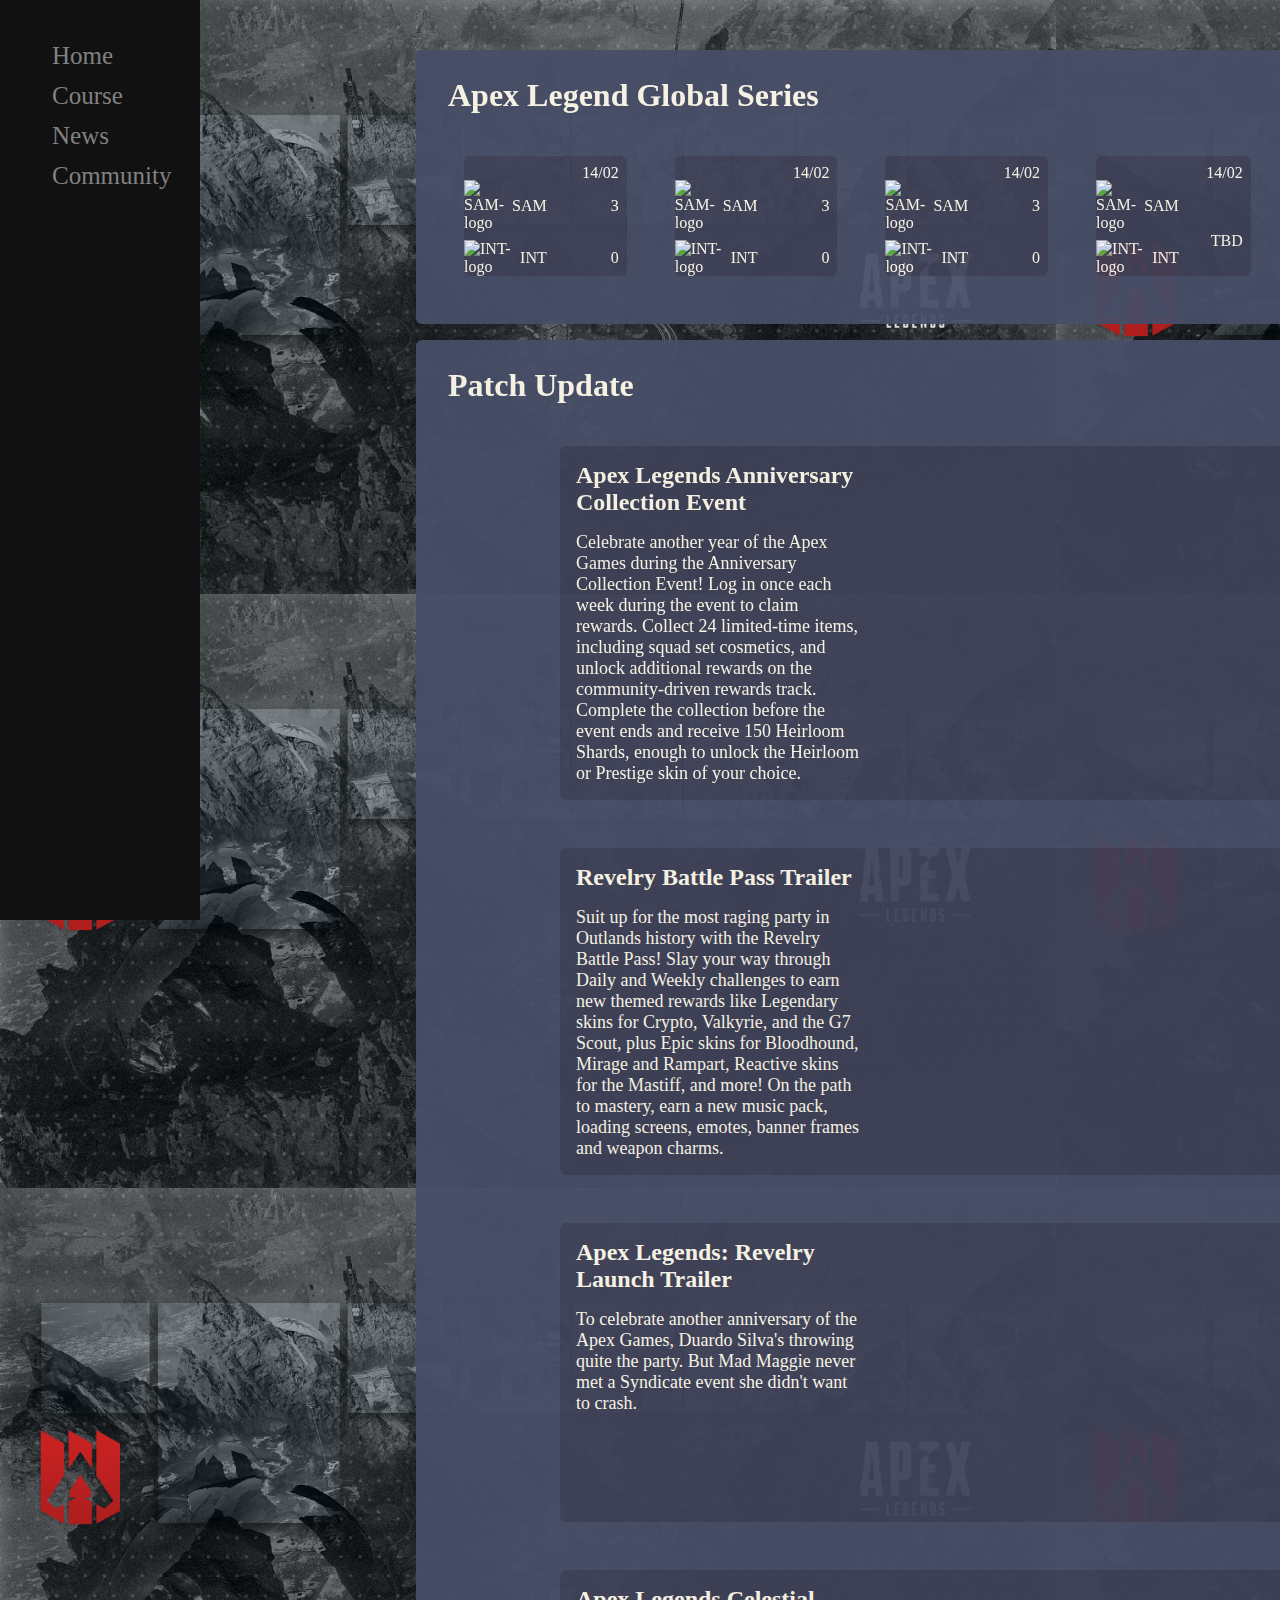
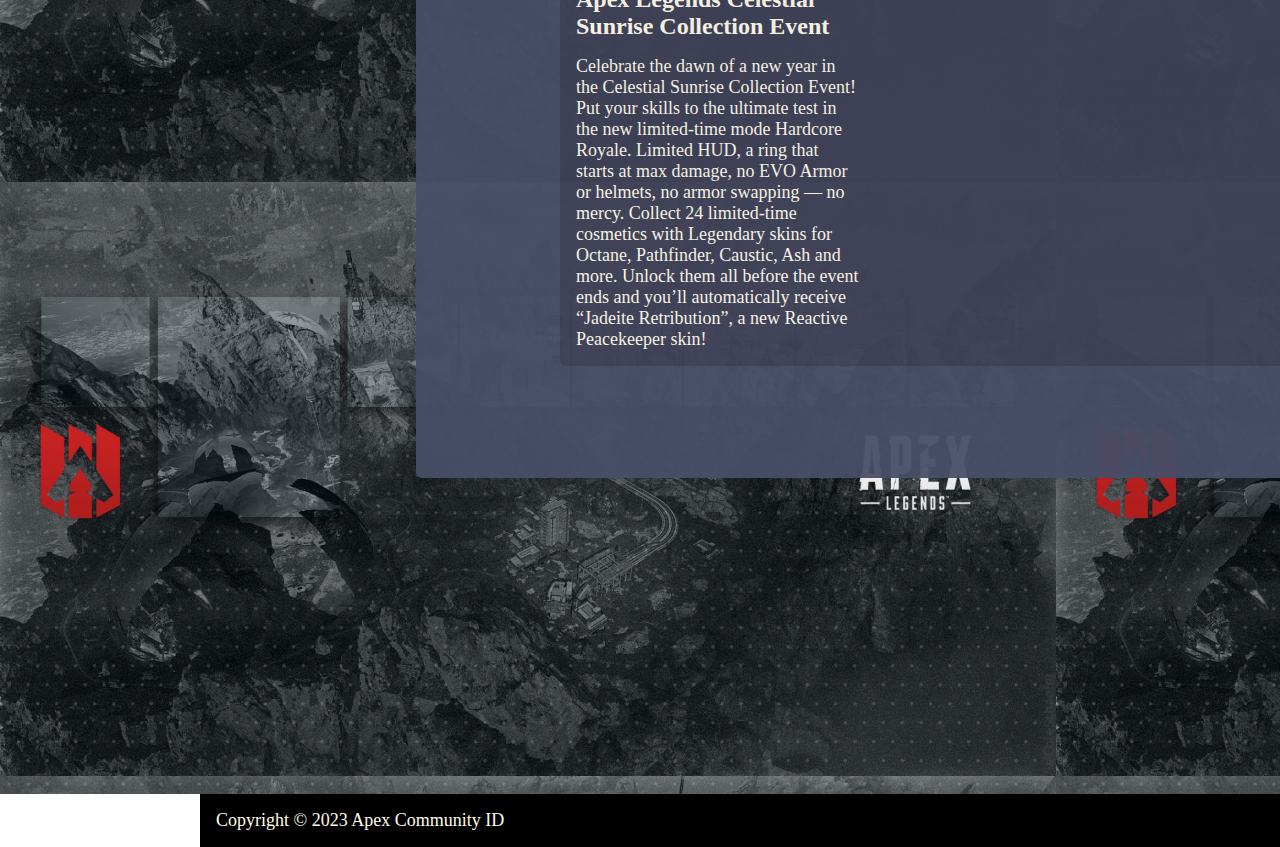
==== news/index.html @ 47d1acc7 "update page News, section Patch Update" ====
<!DOCTYPE html>
<html>
  <head>
    <meta charset="UTF-8" />
    <meta http-equiv="X-UA-Compatible" content="IE=edge" />
    <meta name="description" content="Apex Community Website - Page News" />
    <meta name="keywords" content="HTML, CSS, JavaScript" />
    <meta name="author" content="Indra Setiadhi Pranidhia" />
    <meta name="viewport" content="width=device-width, initial-scale=1.0" />
    <title>Latest News - Apex Community</title>
    <link rel="stylesheet" href="/style.css" />
  </head>

  <body>
    <nav>
      <ul>
        <li><a href="/">Home</a></li>
        <li><a href="/course">Course</a></li>
        <li><a href="/news">News</a></li>
        <li><a href="/community">Community</a></li>
      </ul>
    </nav>

    <main>
      <div class="content">
        <div class="apex-pro-league">
          <h2>Apex Legend Global Series</h2>

          <div class="apex-pro-league-container">
            <div class="scoreCardContainer">
              <div class="date">14/02</div>

              <div class="teamContainer">
                <div class="logo">
                  <img
                    alt="SAM-logo"
                    src="https://cdn.bleacherreport.net/images/team_logos/164x164/sampdoria.png"
                  />
                </div>
                <div class="teamName">SAM</div>
                <div class="score">3</div>
              </div>
              <div class="statusContainer"></div>
              <div class="teamContainer">
                <div class="logo">
                  <img
                    alt="INT-logo"
                    src="https://cdn.bleacherreport.net/images/team_logos/164x164/inter_milan.png"
                  />
                </div>
                <div class="teamName">INT</div>
                <div class="score">0</div>
              </div>
            </div>

            <div class="scoreCardContainer">
              <div class="date">14/02</div>
              <div class="teamContainer">
                <div class="logo">
                  <img
                    alt="SAM-logo"
                    src="https://cdn.bleacherreport.net/images/team_logos/164x164/sampdoria.png"
                  />
                </div>
                <div class="teamName">SAM</div>
                <div class="score">3</div>
              </div>
              <div class="statusContainer"></div>
              <div class="teamContainer">
                <div class="logo">
                  <img
                    alt="INT-logo"
                    src="https://cdn.bleacherreport.net/images/team_logos/164x164/inter_milan.png"
                  />
                </div>
                <div class="teamName">INT</div>
                <div class="score">0</div>
              </div>
            </div>

            <div class="scoreCardContainer">
              <div class="date">14/02</div>
              <div class="teamContainer">
                <div class="logo">
                  <img
                    alt="SAM-logo"
                    src="https://cdn.bleacherreport.net/images/team_logos/164x164/sampdoria.png"
                  />
                </div>
                <div class="teamName">SAM</div>
                <div class="score">3</div>
              </div>
              <div class="statusContainer"></div>
              <div class="teamContainer">
                <div class="logo">
                  <img
                    alt="INT-logo"
                    src="https://cdn.bleacherreport.net/images/team_logos/164x164/inter_milan.png"
                  />
                </div>
                <div class="teamName">INT</div>
                <div class="score">0</div>
              </div>
            </div>

            <div class="scoreCardContainer">
              <div class="date">14/02</div>
              <div class="teamContainer">
                <div class="logo">
                  <img
                    alt="SAM-logo"
                    src="https://cdn.bleacherreport.net/images/team_logos/164x164/sampdoria.png"
                  />
                </div>
                <div class="teamName">SAM</div>
                <div class="score"></div>
              </div>
              <div class="statusContainer">TBD</div>
              <div class="teamContainer">
                <div class="logo">
                  <img
                    alt="INT-logo"
                    src="https://cdn.bleacherreport.net/images/team_logos/164x164/inter_milan.png"
                  />
                </div>
                <div class="teamName">INT</div>
                <div class="score"></div>
              </div>
            </div>

            <div class="scoreCardContainer">
              <div class="date">14/02</div>
              <div class="teamContainer">
                <div class="logo">
                  <img
                    alt="SAM-logo"
                    src="https://cdn.bleacherreport.net/images/team_logos/164x164/sampdoria.png"
                  />
                </div>
                <div class="teamName">SAM</div>
                <div class="score"></div>
              </div>
              <div class="statusContainer">TBD</div>
              <div class="teamContainer">
                <div class="logo">
                  <img
                    alt="INT-logo"
                    src="https://cdn.bleacherreport.net/images/team_logos/164x164/inter_milan.png"
                  />
                </div>
                <div class="teamName">INT</div>
                <div class="score"></div>
              </div>
            </div>
          </div>
        </div>

        <div class="patch-update">
          <h2>Patch Update</h2>
          <div class="patch-update">
            <div class="patch-update-container">
              <div>
                <h3>Apex Legends Anniversary Collection Event</h3>
                <p>
                  Celebrate another year of the Apex Games during the
                  Anniversary Collection Event! Log in once each week during the
                  event to claim rewards. Collect 24 limited-time items,
                  including squad set cosmetics, and unlock additional rewards
                  on the community-driven rewards track. Complete the collection
                  before the event ends and receive 150 Heirloom Shards, enough
                  to unlock the Heirloom or Prestige skin of your choice.
                </p>
              </div>
              <div class="section-video">
                <iframe
                  width="450"
                  height="263"
                  src="https://www.youtube.com/embed/HGfRt76ktjE"
                  title="Apex Legends Anniversary Collection Event"
                  frameborder="0"
                  allow="accelerometer; autoplay; clipboard-write; encrypted-media; gyroscope; picture-in-picture; web-share"
                  allowfullscreen
                ></iframe>
              </div>
            </div>
            <div class="patch-update-container">
              <div>
                <h3>Revelry Battle Pass Trailer</h3>
                <p>
                  Suit up for the most raging party in Outlands history with the
                  Revelry Battle Pass! Slay your way through Daily and Weekly
                  challenges to earn new themed rewards like Legendary skins for
                  Crypto, Valkyrie, and the G7 Scout, plus Epic skins for
                  Bloodhound, Mirage and Rampart, Reactive skins for the
                  Mastiff, and more! On the path to mastery, earn a new music
                  pack, loading screens, emotes, banner frames and weapon
                  charms.
                </p>
              </div>
              <div class="section-video">
                <iframe
                  width="450"
                  height="263"
                  src="https://www.youtube.com/embed/X8dG4k1wEmI"
                  title="Apex Legends: Revelry Battle Pass Trailer"
                  frameborder="0"
                  allow="accelerometer; autoplay; clipboard-write; encrypted-media; gyroscope; picture-in-picture; web-share"
                  allowfullscreen
                ></iframe>
              </div>
            </div>
            <div class="patch-update-container">
              <div>
                <h3>Apex Legends: Revelry Launch Trailer</h3>
                <p>
                  To celebrate another anniversary of the Apex Games, Duardo
                  Silva's throwing quite the party. But Mad Maggie never met a
                  Syndicate event she didn't want to crash.
                </p>
              </div>
              <div class="section-video">
                <iframe
                  width="450"
                  height="263"
                  src="https://www.youtube.com/embed/lpN3tJTz9kE"
                  title="Apex Legends: Revelry Battle Pass Trailer"
                  frameborder="0"
                  allow="accelerometer; autoplay; clipboard-write; encrypted-media; gyroscope; picture-in-picture; web-share"
                  allowfullscreen
                ></iframe>
              </div>
            </div>
            <div class="patch-update-container">
              <div>
                <h3>Apex Legends Celestial Sunrise Collection Event</h3>
                <p>
                  Celebrate the dawn of a new year in the Celestial Sunrise
                  Collection Event! Put your skills to the ultimate test in the
                  new limited-time mode Hardcore Royale. Limited HUD, a ring
                  that starts at max damage, no EVO Armor or helmets, no armor
                  swapping — no mercy. Collect 24 limited-time cosmetics with
                  Legendary skins for Octane, Pathfinder, Caustic, Ash and more.
                  Unlock them all before the event ends and you’ll automatically
                  receive “Jadeite Retribution”, a new Reactive Peacekeeper
                  skin!
                </p>
              </div>
              <div class="section-video">
                <iframe
                  width="450"
                  height="263"
                  src="https://www.youtube.com/embed/VldQc7Y_4H8"
                  title="Apex Legends: Revelry Battle Pass Trailer"
                  frameborder="0"
                  allow="accelerometer; autoplay; clipboard-write; encrypted-media; gyroscope; picture-in-picture; web-share"
                  allowfullscreen
                ></iframe>
              </div>
            </div>
          </div>
        </div>
      </div>
    </main>

    <footer>
      <p>Copyright &copy; 2023 Apex Community ID</p>
    </footer>
  </body>
</html>
---- style.css ----
h1 {
  font-size: 64px;
  display: flex;
}

h2 {
  font-size: 32px;
}

h3 {
  font-size: 24px;
}

p {
  font-size: 18px;
}

body {
  margin: 0;
}

main {
  display: flex;
  background-image: url("/assets/background.jpg");
}

nav {
  height: 100%;
  width: 200px;
  position: fixed;
  z-index: 99;
  top: 0;
  left: 0;
  background-color: #111;
  overflow-x: hidden;
  padding-top: 20px;
}

nav ul {
  padding-inline-start: 20px;
}

nav ul li {
  list-style: none;
}

nav a {
  padding: 6px 6px 6px 32px;
  text-decoration: none;
  font-size: 25px;
  color: #818181;
  display: block;
}

nav a:hover {
  color: #f1f1f1;
}

.content {
  color: #fffbeb;
  margin: 50px 200px 300px 400px;
  opacity: 95%;
}

footer {
  bottom: 0;
  background-color: #111;
  color: #818181;
  margin-left: 200px;
  padding: 16px;
}

footer p {
  margin: 0;
}

/* ----------------- PAGE NEWS -----------------*/

.apex-pro-league {
  display: flex;
  flex-direction: column;
  margin: 0 16px 16px 16px;
  padding: 0 32px 32px 32px;
  /*background-image: linear-gradient(#474e68, #50577a);*/
  background-color: #474e68;
  border-radius: 6px;
}

.patch-update {
  display: flex;
  flex-direction: column;
  margin: 0 16px 16px 16px;
  padding: 0 32px 32px 32px;
  background-color: #474e68;
  border-radius: 6px;
}

.apex-pro-league-container {
  display: flex;
  flex-direction: row;
  width: 100%;
  align-items: center;
  justify-content: space-around;
  gap: 16px;
}

.apex-pro-league-container .scoreCardContainer {
  margin: 16px;
  background-color: #404258;
  border-radius: 6px;
}

.apex-pro-league-container .scoreCardContainer:hover {
  box-shadow: 2px 2px 12px 2px rgb(0 0 0 / 50%);
  background-color: #6b728e;
  cursor: pointer;
}

.scoreCardContainer .teamContainer {
  display: flex;
  align-items: center;
  justify-content: space-between;
}

.scoreCardContainer .date {
  display: flex;
  flex-direction: row-reverse;
  height: 8px;
  margin: 8px;
}

.scoreCardContainer .statusContainer {
  display: flex;
  flex-direction: row-reverse;
  height: 8px;
  margin-right: 8px;
  margin-left: 64px;
}

.teamContainer .logo {
  margin-right: 0;
}

.teamContainer .teamName {
  margin-left: 8px;
}

.teamContainer .score {
  margin-right: 8px;
  margin-left: 64px;
}

.logo img {
  width: 64px;
  height: 64px;
}

.patch-update-container {
  display: flex;
  background-color: #404258;
  margin-left: 64px;
  margin-right: 64px;
  margin-top: 16px;
  margin-bottom: 32px;
  border-radius: 6px;
}

.patch-update-container:hover {
  background-color: #6b728e;
  color: #f1f1f1;
  box-shadow: 2px 2px 12px 2px rgb(0 0 0 / 50%);
  cursor: pointer;
}

.patch-update-container h3 {
  margin: 16px;
}

.patch-update-container p {
  margin: 16px;
}

.patch-update-container .section-video {
  margin: 16px;
}

footer {
  background-color: black;
  color: #fffbeb;
  padding: 16px;
}

.introduction-section {
  background-size: 100% 100%;
  background-position: center;
  background-repeat: no-repeat;
  color: black;
  width: 100%;
  height: 100px;
  display: flex;
  flex-direction: column;
  justify-content: center;
  align-items: center;
  padding-top: 0px;
  text-shadow: 0px 0px 6px rgb(0 0 0 / 16%);
  margin-left: 200px;
  position: relative;
}

.center {
  position: absolute;
  top: 25%;
  width: 100%;
  text-align: center;
  font-size: 80px;
  color: black;
  text-transform: uppercase;
  text-align: center;
  font-weight: 300;
}

.bg {
  opacity: 0.5;
  background-size: cover;
  background-position: center center;
  background-repeat: no-repeat;
  color: black;
  width: 100%;
  height: 100vh;
}

.bg > img {
  width: 100%;
}

.courses-header {
  margin-left: 200px;
  display: flex;
  align-items: center;
  justify-content: left;
}

.grid-container {
  display: grid;
  height: 100vh;
  grid-template-columns: 1fr 1fr 1fr;
  grid-template-rows: 1fr;
  padding: 50px;
  gap: 50px;
  padding: 50px 130px;
  align-items: center;
  padding-left: 220px;
}
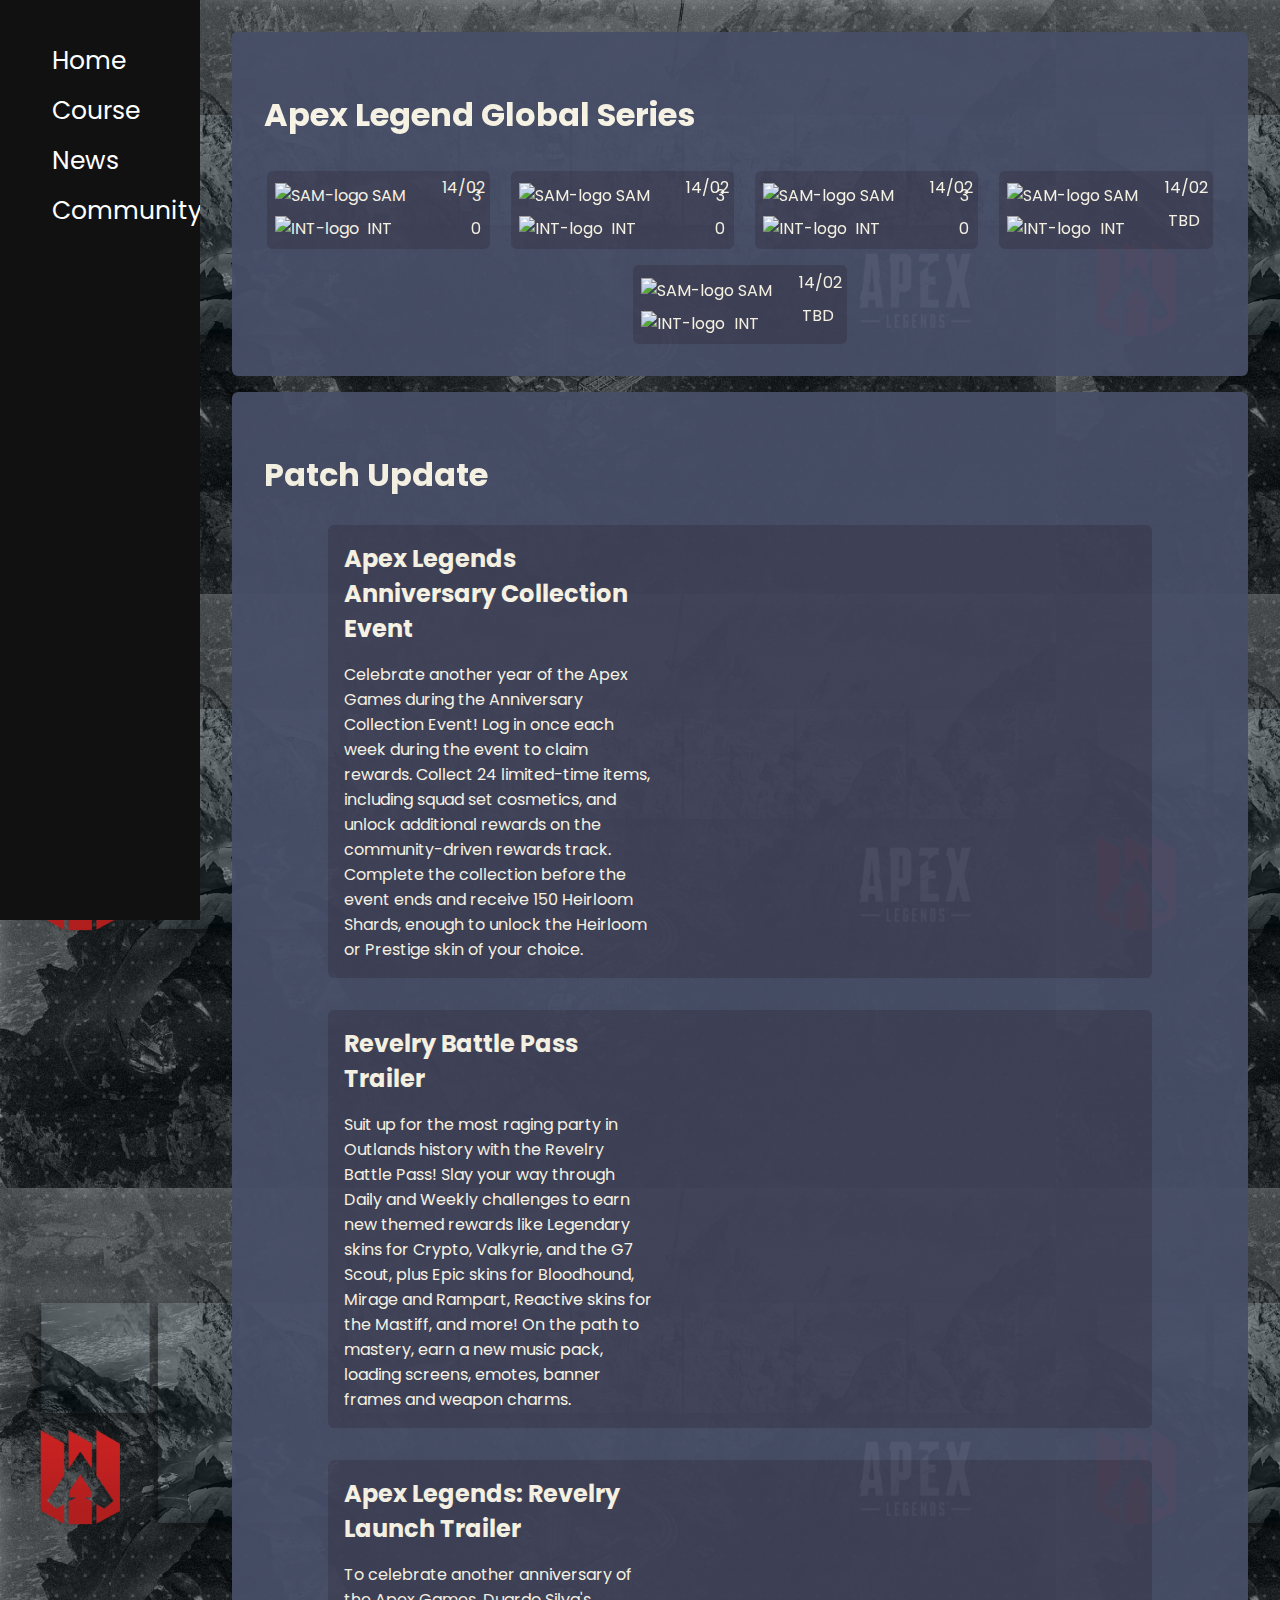
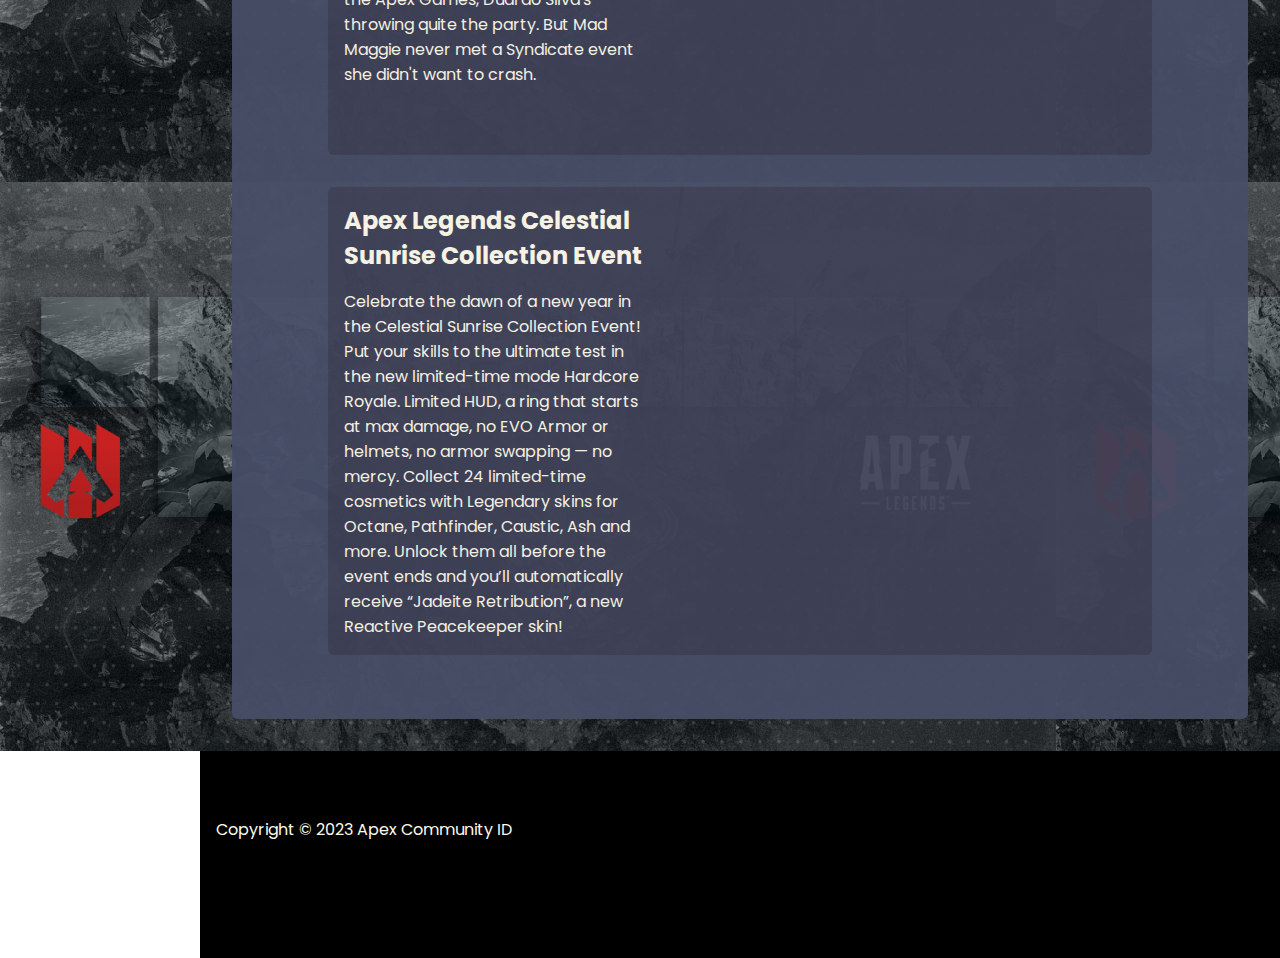
==== commit c3592632: "Merge pull request #9 from revou-fsse-1/feature/news" ====
--- a/news/index.html
+++ b/news/index.html
@@ -25,7 +25,6 @@
       <div class="content">
         <div class="apex-pro-league">
           <h2>Apex Legend Global Series</h2>
-
           <div class="apex-pro-league-container">
             <div class="scoreCardContainer">
               <div class="date">14/02</div>
@@ -157,105 +156,101 @@
 
         <div class="patch-update">
           <h2>Patch Update</h2>
-          <div class="patch-update">
-            <div class="patch-update-container">
-              <div>
-                <h3>Apex Legends Anniversary Collection Event</h3>
-                <p>
-                  Celebrate another year of the Apex Games during the
-                  Anniversary Collection Event! Log in once each week during the
-                  event to claim rewards. Collect 24 limited-time items,
-                  including squad set cosmetics, and unlock additional rewards
-                  on the community-driven rewards track. Complete the collection
-                  before the event ends and receive 150 Heirloom Shards, enough
-                  to unlock the Heirloom or Prestige skin of your choice.
-                </p>
-              </div>
-              <div class="section-video">
-                <iframe
-                  width="450"
-                  height="263"
-                  src="https://www.youtube.com/embed/HGfRt76ktjE"
-                  title="Apex Legends Anniversary Collection Event"
-                  frameborder="0"
-                  allow="accelerometer; autoplay; clipboard-write; encrypted-media; gyroscope; picture-in-picture; web-share"
-                  allowfullscreen
-                ></iframe>
-              </div>
-            </div>
-            <div class="patch-update-container">
-              <div>
-                <h3>Revelry Battle Pass Trailer</h3>
-                <p>
-                  Suit up for the most raging party in Outlands history with the
-                  Revelry Battle Pass! Slay your way through Daily and Weekly
-                  challenges to earn new themed rewards like Legendary skins for
-                  Crypto, Valkyrie, and the G7 Scout, plus Epic skins for
-                  Bloodhound, Mirage and Rampart, Reactive skins for the
-                  Mastiff, and more! On the path to mastery, earn a new music
-                  pack, loading screens, emotes, banner frames and weapon
-                  charms.
-                </p>
-              </div>
-              <div class="section-video">
-                <iframe
-                  width="450"
-                  height="263"
-                  src="https://www.youtube.com/embed/X8dG4k1wEmI"
-                  title="Apex Legends: Revelry Battle Pass Trailer"
-                  frameborder="0"
-                  allow="accelerometer; autoplay; clipboard-write; encrypted-media; gyroscope; picture-in-picture; web-share"
-                  allowfullscreen
-                ></iframe>
-              </div>
-            </div>
-            <div class="patch-update-container">
-              <div>
-                <h3>Apex Legends: Revelry Launch Trailer</h3>
-                <p>
-                  To celebrate another anniversary of the Apex Games, Duardo
-                  Silva's throwing quite the party. But Mad Maggie never met a
-                  Syndicate event she didn't want to crash.
-                </p>
-              </div>
-              <div class="section-video">
-                <iframe
-                  width="450"
-                  height="263"
-                  src="https://www.youtube.com/embed/lpN3tJTz9kE"
-                  title="Apex Legends: Revelry Battle Pass Trailer"
-                  frameborder="0"
-                  allow="accelerometer; autoplay; clipboard-write; encrypted-media; gyroscope; picture-in-picture; web-share"
-                  allowfullscreen
-                ></iframe>
-              </div>
-            </div>
-            <div class="patch-update-container">
-              <div>
-                <h3>Apex Legends Celestial Sunrise Collection Event</h3>
-                <p>
-                  Celebrate the dawn of a new year in the Celestial Sunrise
-                  Collection Event! Put your skills to the ultimate test in the
-                  new limited-time mode Hardcore Royale. Limited HUD, a ring
-                  that starts at max damage, no EVO Armor or helmets, no armor
-                  swapping — no mercy. Collect 24 limited-time cosmetics with
-                  Legendary skins for Octane, Pathfinder, Caustic, Ash and more.
-                  Unlock them all before the event ends and you’ll automatically
-                  receive “Jadeite Retribution”, a new Reactive Peacekeeper
-                  skin!
-                </p>
-              </div>
-              <div class="section-video">
-                <iframe
-                  width="450"
-                  height="263"
-                  src="https://www.youtube.com/embed/VldQc7Y_4H8"
-                  title="Apex Legends: Revelry Battle Pass Trailer"
-                  frameborder="0"
-                  allow="accelerometer; autoplay; clipboard-write; encrypted-media; gyroscope; picture-in-picture; web-share"
-                  allowfullscreen
-                ></iframe>
-              </div>
+          <div class="patch-update-container">
+            <div>
+              <h3>Apex Legends Anniversary Collection Event</h3>
+              <p>
+                Celebrate another year of the Apex Games during the Anniversary
+                Collection Event! Log in once each week during the event to
+                claim rewards. Collect 24 limited-time items, including squad
+                set cosmetics, and unlock additional rewards on the
+                community-driven rewards track. Complete the collection before
+                the event ends and receive 150 Heirloom Shards, enough to unlock
+                the Heirloom or Prestige skin of your choice.
+              </p>
+            </div>
+            <div class="section-video">
+              <iframe
+                width="450"
+                height="263"
+                src="https://www.youtube.com/embed/HGfRt76ktjE"
+                title="Apex Legends Anniversary Collection Event"
+                frameborder="0"
+                allow="accelerometer; autoplay; clipboard-write; encrypted-media; gyroscope; picture-in-picture; web-share"
+                allowfullscreen
+              ></iframe>
+            </div>
+          </div>
+          <div class="patch-update-container">
+            <div>
+              <h3>Revelry Battle Pass Trailer</h3>
+              <p>
+                Suit up for the most raging party in Outlands history with the
+                Revelry Battle Pass! Slay your way through Daily and Weekly
+                challenges to earn new themed rewards like Legendary skins for
+                Crypto, Valkyrie, and the G7 Scout, plus Epic skins for
+                Bloodhound, Mirage and Rampart, Reactive skins for the Mastiff,
+                and more! On the path to mastery, earn a new music pack, loading
+                screens, emotes, banner frames and weapon charms.
+              </p>
+            </div>
+            <div class="section-video">
+              <iframe
+                width="450"
+                height="263"
+                src="https://www.youtube.com/embed/X8dG4k1wEmI"
+                title="Apex Legends: Revelry Battle Pass Trailer"
+                frameborder="0"
+                allow="accelerometer; autoplay; clipboard-write; encrypted-media; gyroscope; picture-in-picture; web-share"
+                allowfullscreen
+              ></iframe>
+            </div>
+          </div>
+          <div class="patch-update-container">
+            <div>
+              <h3>Apex Legends: Revelry Launch Trailer</h3>
+              <p>
+                To celebrate another anniversary of the Apex Games, Duardo
+                Silva's throwing quite the party. But Mad Maggie never met a
+                Syndicate event she didn't want to crash.
+              </p>
+            </div>
+            <div class="section-video">
+              <iframe
+                width="450"
+                height="263"
+                src="https://www.youtube.com/embed/lpN3tJTz9kE"
+                title="Apex Legends: Revelry Battle Pass Trailer"
+                frameborder="0"
+                allow="accelerometer; autoplay; clipboard-write; encrypted-media; gyroscope; picture-in-picture; web-share"
+                allowfullscreen
+              ></iframe>
+            </div>
+          </div>
+          <div class="patch-update-container">
+            <div>
+              <h3>Apex Legends Celestial Sunrise Collection Event</h3>
+              <p>
+                Celebrate the dawn of a new year in the Celestial Sunrise
+                Collection Event! Put your skills to the ultimate test in the
+                new limited-time mode Hardcore Royale. Limited HUD, a ring that
+                starts at max damage, no EVO Armor or helmets, no armor swapping
+                — no mercy. Collect 24 limited-time cosmetics with Legendary
+                skins for Octane, Pathfinder, Caustic, Ash and more. Unlock them
+                all before the event ends and you’ll automatically receive
+                “Jadeite Retribution”, a new Reactive Peacekeeper skin!
+              </p>
+            </div>
+            <div class="section-video">
+              <iframe
+                width="450"
+                height="263"
+                src="https://www.youtube.com/embed/VldQc7Y_4H8"
+                title="Apex Legends: Revelry Battle Pass Trailer"
+                frameborder="0"
+                allow="accelerometer; autoplay; clipboard-write; encrypted-media; gyroscope; picture-in-picture; web-share"
+                allowfullscreen
+              ></iframe>
             </div>
           </div>
         </div>
--- a/style.css
+++ b/style.css
@@ -1,18 +1,23 @@
+@import url("https://fonts.googleapis.com/css2?family=Poppins:wght@200;300;400;500;600;700;800&display=swap");
+
+* {
+  font-family: poppins;
+}
+
 h1 {
-  font-size: 64px;
-  display: flex;
+  font-size: 4rem;
 }
 
 h2 {
-  font-size: 32px;
+  font-size: 2rem;
 }
 
 h3 {
-  font-size: 24px;
+  font-size: 1.5rem;
 }
 
 p {
-  font-size: 18px;
+  font-size: 1rem;
 }
 
 body {
@@ -20,7 +25,6 @@
 }
 
 main {
-  display: flex;
   background-image: url("/assets/background.jpg");
 }
 
@@ -48,7 +52,7 @@
   padding: 6px 6px 6px 32px;
   text-decoration: none;
   font-size: 25px;
-  color: #818181;
+  color: white;
   display: block;
 }
 
@@ -58,8 +62,9 @@
 
 .content {
   color: #fffbeb;
-  margin: 50px 200px 300px 400px;
+  margin-left: 200px;
   opacity: 95%;
+  padding: 16px;
 }
 
 footer {
@@ -72,42 +77,42 @@
 
 footer p {
   margin: 0;
+  margin-bottom: 100px;
+  margin-top: 50px;
+}
+
+footer img {
+  height: 75px;
+  width: 75x;
 }
 
 /* ----------------- PAGE NEWS -----------------*/
 
 .apex-pro-league {
-  display: flex;
-  flex-direction: column;
-  margin: 0 16px 16px 16px;
-  padding: 0 32px 32px 32px;
-  /*background-image: linear-gradient(#474e68, #50577a);*/
+  /*display: flex;
+  flex-direction: column;*/
+  margin: 16px 16px 16px 16px;
+  padding: 32px 32px 32px 32px;
   background-color: #474e68;
   border-radius: 6px;
 }
 
-.patch-update {
-  display: flex;
-  flex-direction: column;
-  margin: 0 16px 16px 16px;
-  padding: 0 32px 32px 32px;
-  background-color: #474e68;
-  border-radius: 6px;
-}
-
 .apex-pro-league-container {
   display: flex;
   flex-direction: row;
+  flex-wrap: wrap;
   width: 100%;
   align-items: center;
   justify-content: space-around;
-  gap: 16px;
+  gap: 1rem;
+  position: relative;
+  margin-top: 32px;
 }
 
 .apex-pro-league-container .scoreCardContainer {
-  margin: 16px;
   background-color: #404258;
   border-radius: 6px;
+  padding: 0.3rem 0.3rem 0.5rem 0.5rem;
 }
 
 .apex-pro-league-container .scoreCardContainer:hover {
@@ -126,7 +131,6 @@
   display: flex;
   flex-direction: row-reverse;
   height: 8px;
-  margin: 8px;
 }
 
 .scoreCardContainer .statusContainer {
@@ -134,7 +138,6 @@
   flex-direction: row-reverse;
   height: 8px;
   margin-right: 8px;
-  margin-left: 64px;
 }
 
 .teamContainer .logo {
@@ -142,27 +145,42 @@
 }
 
 .teamContainer .teamName {
-  margin-left: 8px;
+  width: 96px;
+  max-width: 100%;
+  height: auto;
+  margin-left: 4px;
 }
 
 .teamContainer .score {
-  margin-right: 8px;
-  margin-left: 64px;
+  margin-right: 4px;
+  margin-left: 4px;
 }
 
 .logo img {
   width: 64px;
-  height: 64px;
+  max-width: 100%;
+  height: auto;
+}
+
+.patch-update {
+  /*display: flex;
+  flex-direction: column;*/
+  margin: 16px 16px 16px 16px;
+  padding: 32px 32px 32px 32px;
+  background-color: #474e68;
+  border-radius: 6px;
 }
 
 .patch-update-container {
   display: flex;
   background-color: #404258;
+  position: relative;
   margin-left: 64px;
   margin-right: 64px;
   margin-top: 16px;
   margin-bottom: 32px;
   border-radius: 6px;
+  justify-content: center;
 }
 
 .patch-update-container:hover {
@@ -182,6 +200,11 @@
 
 .patch-update-container .section-video {
   margin: 16px;
+  display: flex;
+  align-items: center;
+  justify-content: center;
+  max-width: 100%;
+  height: auto;
 }
 
 footer {
@@ -190,26 +213,36 @@
   padding: 16px;
 }
 
+/* ----------------- MAIN -----------------*/
+
+.logo-nav > img {
+  height: 75px;
+  width: 75px;
+  margin-inline-start: 20px;
+}
+
 .introduction-section {
-  background-size: 100% 100%;
+  background-size: 100%;
   background-position: center;
   background-repeat: no-repeat;
   color: black;
   width: 100%;
-  height: 100px;
+  height: 500px;
   display: flex;
   flex-direction: column;
   justify-content: center;
   align-items: center;
   padding-top: 0px;
   text-shadow: 0px 0px 6px rgb(0 0 0 / 16%);
-  margin-left: 200px;
+  margin-left: 250px;
   position: relative;
 }
 
-.center {
-  position: absolute;
-  top: 25%;
+/* .center {
+  display: inline-block;
+  position: relative;
+  bottom: 100px;
+  right: 270px;
   width: 100%;
   text-align: center;
   font-size: 80px;
@@ -217,37 +250,61 @@
   text-transform: uppercase;
   text-align: center;
   font-weight: 300;
-}
+  max-width: fit-content;
+} */
 
 .bg {
-  opacity: 0.5;
+  opacity: 1;
   background-size: cover;
   background-position: center center;
   background-repeat: no-repeat;
   color: black;
   width: 100%;
-  height: 100vh;
 }
 
 .bg > img {
   width: 100%;
-}
-
-.courses-header {
-  margin-left: 200px;
+  max-width: fit-content;
+}
+
+.courses-header > h2 {
+  margin-inline-start: 250px;
   display: flex;
   align-items: center;
   justify-content: left;
+  border: 2px solid black;
+  margin-top: 5em;
 }
 
 .grid-container {
   display: grid;
-  height: 100vh;
-  grid-template-columns: 1fr 1fr 1fr;
-  grid-template-rows: 1fr;
-  padding: 50px;
-  gap: 50px;
-  padding: 50px 130px;
+  grid-template-columns: repeat(3, 3fr);
+  padding: 10px;
   align-items: center;
   padding-left: 220px;
 }
+
+.box-box1 {
+  max-height: 100px;
+  max-width: 100px;
+  height: fit-content;
+  width: fit-content;
+}
+
+.form-section {
+  margin-inline-start: 250px;
+  margin-inline-end: auto;
+  padding-bottom: 1em;
+}
+
+.community {
+  margin-inline-start: 250px;
+}
+.community > img {
+  opacity: 1;
+  background-size: cover;
+  background-position: center center;
+  background-repeat: no-repeat;
+  color: black;
+  width: 100%;
+}
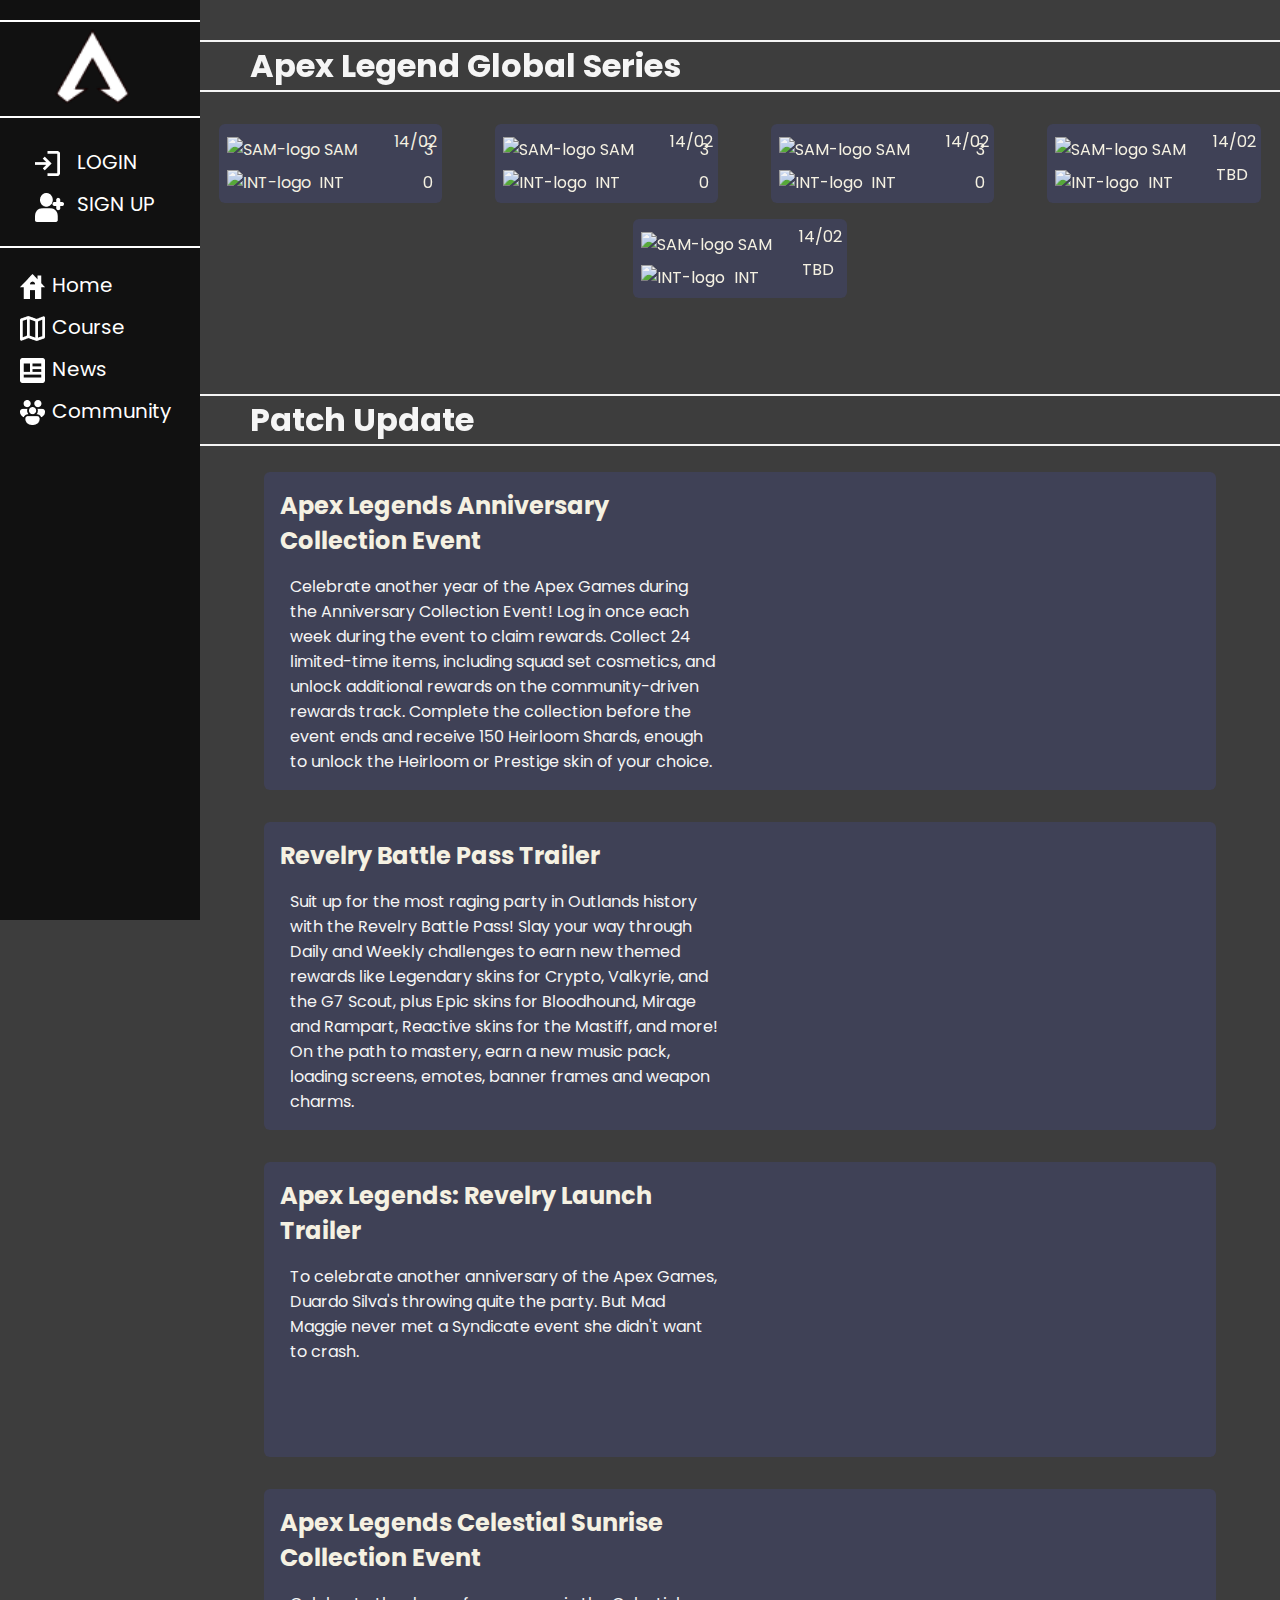
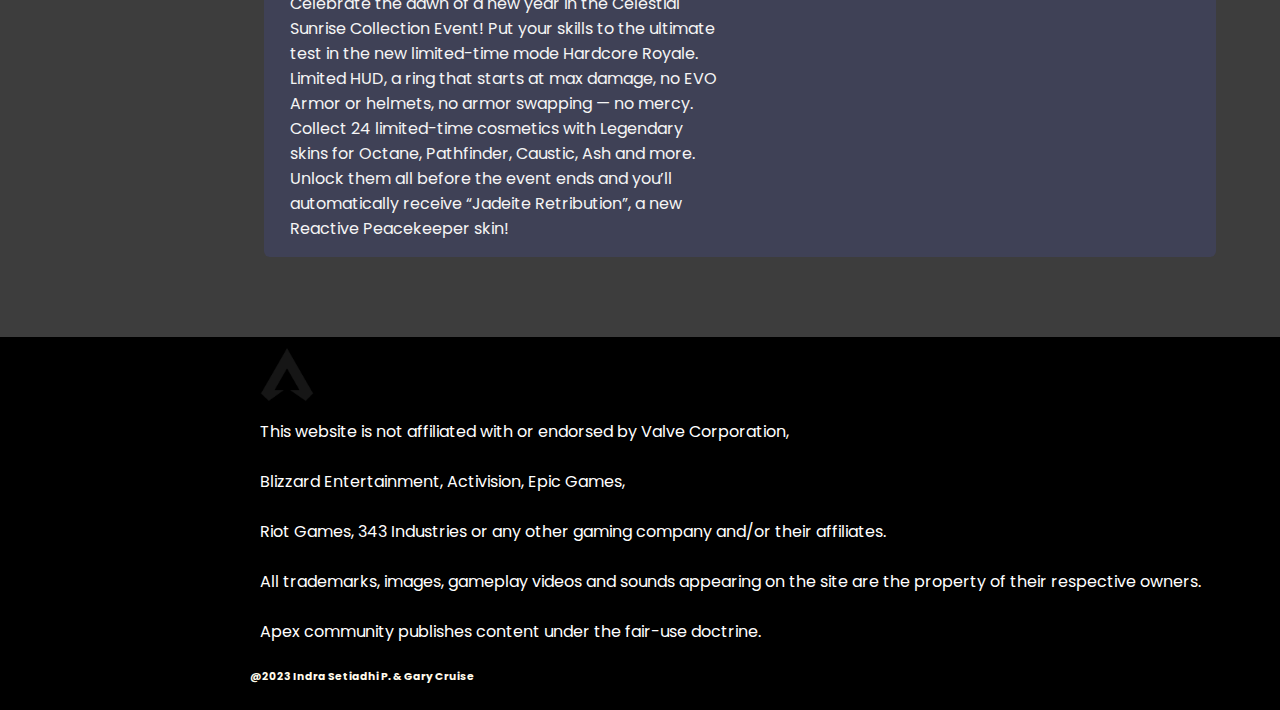
==== commit 13d803d2: "adjust layout" ====
--- a/news/index.html
+++ b/news/index.html
@@ -3,262 +3,291 @@
   <head>
     <meta charset="UTF-8" />
     <meta http-equiv="X-UA-Compatible" content="IE=edge" />
-    <meta name="description" content="Apex Community Website - Page News" />
+    <meta name="description" content="Apex Community Website - News Page" />
     <meta name="keywords" content="HTML, CSS, JavaScript" />
-    <meta name="author" content="Indra Setiadhi Pranidhia" />
+    <meta name="author" content="Indra Setiadhi P. & Gary Cruise" />
     <meta name="viewport" content="width=device-width, initial-scale=1.0" />
-    <title>Latest News - Apex Community</title>
+    <title>Latest Update - APEX Community Web</title>
     <link rel="stylesheet" href="/style.css" />
+    <script src="/main.js" defer></script>
+    <link rel="icon" href="/assets/apex logo.png" type="image/x-icon" />
   </head>
 
   <body>
-    <nav>
-      <ul>
-        <li><a href="/">Home</a></li>
-        <li><a href="/course">Course</a></li>
-        <li><a href="/news">News</a></li>
-        <li><a href="/community">Community</a></li>
-      </ul>
-    </nav>
+    <header>
+      <nav>
+        <!-- <div>
+            <img src="./assets/hamburger-line.png" alt="hamburger line icon" />
+          </div> -->
+
+        <div class="logo-nav">
+          <img src="/assets/apex logo main.png" alt="Logo" />
+        </div>
+
+        <div class="login">
+          <ul>
+            <li class="login-icon"><a href="/">LOGIN</a></li>
+            <li class="signup-icon"><a href="/">SIGN UP</a></li>
+          </ul>
+        </div>
+
+        <ul>
+          <li class="home-icon"><a href="/">Home</a></li>
+          <li class="course-icon"><a href="course">Course</a></li>
+          <li class="news-icon"><a href="/news">News</a></li>
+          <li class="community-icon"><a href="community">Community</a></li>
+        </ul>
+      </nav>
+    </header>
 
     <main>
-      <div class="content">
-        <div class="apex-pro-league">
-          <h2>Apex Legend Global Series</h2>
-          <div class="apex-pro-league-container">
-            <div class="scoreCardContainer">
-              <div class="date">14/02</div>
-
-              <div class="teamContainer">
-                <div class="logo">
-                  <img
-                    alt="SAM-logo"
-                    src="https://cdn.bleacherreport.net/images/team_logos/164x164/sampdoria.png"
-                  />
-                </div>
-                <div class="teamName">SAM</div>
-                <div class="score">3</div>
-              </div>
-              <div class="statusContainer"></div>
-              <div class="teamContainer">
-                <div class="logo">
-                  <img
-                    alt="INT-logo"
-                    src="https://cdn.bleacherreport.net/images/team_logos/164x164/inter_milan.png"
-                  />
-                </div>
-                <div class="teamName">INT</div>
-                <div class="score">0</div>
-              </div>
-            </div>
-
-            <div class="scoreCardContainer">
-              <div class="date">14/02</div>
-              <div class="teamContainer">
-                <div class="logo">
-                  <img
-                    alt="SAM-logo"
-                    src="https://cdn.bleacherreport.net/images/team_logos/164x164/sampdoria.png"
-                  />
-                </div>
-                <div class="teamName">SAM</div>
-                <div class="score">3</div>
-              </div>
-              <div class="statusContainer"></div>
-              <div class="teamContainer">
-                <div class="logo">
-                  <img
-                    alt="INT-logo"
-                    src="https://cdn.bleacherreport.net/images/team_logos/164x164/inter_milan.png"
-                  />
-                </div>
-                <div class="teamName">INT</div>
-                <div class="score">0</div>
-              </div>
-            </div>
-
-            <div class="scoreCardContainer">
-              <div class="date">14/02</div>
-              <div class="teamContainer">
-                <div class="logo">
-                  <img
-                    alt="SAM-logo"
-                    src="https://cdn.bleacherreport.net/images/team_logos/164x164/sampdoria.png"
-                  />
-                </div>
-                <div class="teamName">SAM</div>
-                <div class="score">3</div>
-              </div>
-              <div class="statusContainer"></div>
-              <div class="teamContainer">
-                <div class="logo">
-                  <img
-                    alt="INT-logo"
-                    src="https://cdn.bleacherreport.net/images/team_logos/164x164/inter_milan.png"
-                  />
-                </div>
-                <div class="teamName">INT</div>
-                <div class="score">0</div>
-              </div>
-            </div>
-
-            <div class="scoreCardContainer">
-              <div class="date">14/02</div>
-              <div class="teamContainer">
-                <div class="logo">
-                  <img
-                    alt="SAM-logo"
-                    src="https://cdn.bleacherreport.net/images/team_logos/164x164/sampdoria.png"
-                  />
-                </div>
-                <div class="teamName">SAM</div>
-                <div class="score"></div>
-              </div>
-              <div class="statusContainer">TBD</div>
-              <div class="teamContainer">
-                <div class="logo">
-                  <img
-                    alt="INT-logo"
-                    src="https://cdn.bleacherreport.net/images/team_logos/164x164/inter_milan.png"
-                  />
-                </div>
-                <div class="teamName">INT</div>
-                <div class="score"></div>
-              </div>
-            </div>
-
-            <div class="scoreCardContainer">
-              <div class="date">14/02</div>
-              <div class="teamContainer">
-                <div class="logo">
-                  <img
-                    alt="SAM-logo"
-                    src="https://cdn.bleacherreport.net/images/team_logos/164x164/sampdoria.png"
-                  />
-                </div>
-                <div class="teamName">SAM</div>
-                <div class="score"></div>
-              </div>
-              <div class="statusContainer">TBD</div>
-              <div class="teamContainer">
-                <div class="logo">
-                  <img
-                    alt="INT-logo"
-                    src="https://cdn.bleacherreport.net/images/team_logos/164x164/inter_milan.png"
-                  />
-                </div>
-                <div class="teamName">INT</div>
-                <div class="score"></div>
-              </div>
-            </div>
-          </div>
-        </div>
-
-        <div class="patch-update">
-          <h2>Patch Update</h2>
-          <div class="patch-update-container">
-            <div>
-              <h3>Apex Legends Anniversary Collection Event</h3>
-              <p>
-                Celebrate another year of the Apex Games during the Anniversary
-                Collection Event! Log in once each week during the event to
-                claim rewards. Collect 24 limited-time items, including squad
-                set cosmetics, and unlock additional rewards on the
-                community-driven rewards track. Complete the collection before
-                the event ends and receive 150 Heirloom Shards, enough to unlock
-                the Heirloom or Prestige skin of your choice.
-              </p>
-            </div>
-            <div class="section-video">
-              <iframe
-                width="450"
-                height="263"
-                src="https://www.youtube.com/embed/HGfRt76ktjE"
-                title="Apex Legends Anniversary Collection Event"
-                frameborder="0"
-                allow="accelerometer; autoplay; clipboard-write; encrypted-media; gyroscope; picture-in-picture; web-share"
-                allowfullscreen
-              ></iframe>
-            </div>
-          </div>
-          <div class="patch-update-container">
-            <div>
-              <h3>Revelry Battle Pass Trailer</h3>
-              <p>
-                Suit up for the most raging party in Outlands history with the
-                Revelry Battle Pass! Slay your way through Daily and Weekly
-                challenges to earn new themed rewards like Legendary skins for
-                Crypto, Valkyrie, and the G7 Scout, plus Epic skins for
-                Bloodhound, Mirage and Rampart, Reactive skins for the Mastiff,
-                and more! On the path to mastery, earn a new music pack, loading
-                screens, emotes, banner frames and weapon charms.
-              </p>
-            </div>
-            <div class="section-video">
-              <iframe
-                width="450"
-                height="263"
-                src="https://www.youtube.com/embed/X8dG4k1wEmI"
-                title="Apex Legends: Revelry Battle Pass Trailer"
-                frameborder="0"
-                allow="accelerometer; autoplay; clipboard-write; encrypted-media; gyroscope; picture-in-picture; web-share"
-                allowfullscreen
-              ></iframe>
-            </div>
-          </div>
-          <div class="patch-update-container">
-            <div>
-              <h3>Apex Legends: Revelry Launch Trailer</h3>
-              <p>
-                To celebrate another anniversary of the Apex Games, Duardo
-                Silva's throwing quite the party. But Mad Maggie never met a
-                Syndicate event she didn't want to crash.
-              </p>
-            </div>
-            <div class="section-video">
-              <iframe
-                width="450"
-                height="263"
-                src="https://www.youtube.com/embed/lpN3tJTz9kE"
-                title="Apex Legends: Revelry Battle Pass Trailer"
-                frameborder="0"
-                allow="accelerometer; autoplay; clipboard-write; encrypted-media; gyroscope; picture-in-picture; web-share"
-                allowfullscreen
-              ></iframe>
-            </div>
-          </div>
-          <div class="patch-update-container">
-            <div>
-              <h3>Apex Legends Celestial Sunrise Collection Event</h3>
-              <p>
-                Celebrate the dawn of a new year in the Celestial Sunrise
-                Collection Event! Put your skills to the ultimate test in the
-                new limited-time mode Hardcore Royale. Limited HUD, a ring that
-                starts at max damage, no EVO Armor or helmets, no armor swapping
-                — no mercy. Collect 24 limited-time cosmetics with Legendary
-                skins for Octane, Pathfinder, Caustic, Ash and more. Unlock them
-                all before the event ends and you’ll automatically receive
-                “Jadeite Retribution”, a new Reactive Peacekeeper skin!
-              </p>
-            </div>
-            <div class="section-video">
-              <iframe
-                width="450"
-                height="263"
-                src="https://www.youtube.com/embed/VldQc7Y_4H8"
-                title="Apex Legends: Revelry Battle Pass Trailer"
-                frameborder="0"
-                allow="accelerometer; autoplay; clipboard-write; encrypted-media; gyroscope; picture-in-picture; web-share"
-                allowfullscreen
-              ></iframe>
-            </div>
+      <div class="apex-pro-league">
+        <h2>Apex Legend Global Series</h2>
+        <div class="apex-pro-league-container">
+          <div class="scoreCardContainer">
+            <div class="date">14/02</div>
+
+            <div class="teamContainer">
+              <div class="logo">
+                <img
+                  alt="SAM-logo"
+                  src="https://cdn.bleacherreport.net/images/team_logos/164x164/sampdoria.png"
+                />
+              </div>
+              <div class="teamName">SAM</div>
+              <div class="score">3</div>
+            </div>
+            <div class="statusContainer"></div>
+            <div class="teamContainer">
+              <div class="logo">
+                <img
+                  alt="INT-logo"
+                  src="https://cdn.bleacherreport.net/images/team_logos/164x164/inter_milan.png"
+                />
+              </div>
+              <div class="teamName">INT</div>
+              <div class="score">0</div>
+            </div>
+          </div>
+
+          <div class="scoreCardContainer">
+            <div class="date">14/02</div>
+            <div class="teamContainer">
+              <div class="logo">
+                <img
+                  alt="SAM-logo"
+                  src="https://cdn.bleacherreport.net/images/team_logos/164x164/sampdoria.png"
+                />
+              </div>
+              <div class="teamName">SAM</div>
+              <div class="score">3</div>
+            </div>
+            <div class="statusContainer"></div>
+            <div class="teamContainer">
+              <div class="logo">
+                <img
+                  alt="INT-logo"
+                  src="https://cdn.bleacherreport.net/images/team_logos/164x164/inter_milan.png"
+                />
+              </div>
+              <div class="teamName">INT</div>
+              <div class="score">0</div>
+            </div>
+          </div>
+
+          <div class="scoreCardContainer">
+            <div class="date">14/02</div>
+            <div class="teamContainer">
+              <div class="logo">
+                <img
+                  alt="SAM-logo"
+                  src="https://cdn.bleacherreport.net/images/team_logos/164x164/sampdoria.png"
+                />
+              </div>
+              <div class="teamName">SAM</div>
+              <div class="score">3</div>
+            </div>
+            <div class="statusContainer"></div>
+            <div class="teamContainer">
+              <div class="logo">
+                <img
+                  alt="INT-logo"
+                  src="https://cdn.bleacherreport.net/images/team_logos/164x164/inter_milan.png"
+                />
+              </div>
+              <div class="teamName">INT</div>
+              <div class="score">0</div>
+            </div>
+          </div>
+
+          <div class="scoreCardContainer">
+            <div class="date">14/02</div>
+            <div class="teamContainer">
+              <div class="logo">
+                <img
+                  alt="SAM-logo"
+                  src="https://cdn.bleacherreport.net/images/team_logos/164x164/sampdoria.png"
+                />
+              </div>
+              <div class="teamName">SAM</div>
+              <div class="score"></div>
+            </div>
+            <div class="statusContainer">TBD</div>
+            <div class="teamContainer">
+              <div class="logo">
+                <img
+                  alt="INT-logo"
+                  src="https://cdn.bleacherreport.net/images/team_logos/164x164/inter_milan.png"
+                />
+              </div>
+              <div class="teamName">INT</div>
+              <div class="score"></div>
+            </div>
+          </div>
+
+          <div class="scoreCardContainer">
+            <div class="date">14/02</div>
+            <div class="teamContainer">
+              <div class="logo">
+                <img
+                  alt="SAM-logo"
+                  src="https://cdn.bleacherreport.net/images/team_logos/164x164/sampdoria.png"
+                />
+              </div>
+              <div class="teamName">SAM</div>
+              <div class="score"></div>
+            </div>
+            <div class="statusContainer">TBD</div>
+            <div class="teamContainer">
+              <div class="logo">
+                <img
+                  alt="INT-logo"
+                  src="https://cdn.bleacherreport.net/images/team_logos/164x164/inter_milan.png"
+                />
+              </div>
+              <div class="teamName">INT</div>
+              <div class="score"></div>
+            </div>
+          </div>
+        </div>
+      </div>
+
+      <div class="patch-update">
+        <h2>Patch Update</h2>
+        <div class="patch-update-container">
+          <div>
+            <h3>Apex Legends Anniversary Collection Event</h3>
+            <p>
+              Celebrate another year of the Apex Games during the Anniversary
+              Collection Event! Log in once each week during the event to claim
+              rewards. Collect 24 limited-time items, including squad set
+              cosmetics, and unlock additional rewards on the community-driven
+              rewards track. Complete the collection before the event ends and
+              receive 150 Heirloom Shards, enough to unlock the Heirloom or
+              Prestige skin of your choice.
+            </p>
+          </div>
+          <div class="section-video">
+            <iframe
+              width="450"
+              height="263"
+              src="https://www.youtube.com/embed/HGfRt76ktjE"
+              title="Apex Legends Anniversary Collection Event"
+              frameborder="0"
+              allow="accelerometer; autoplay; clipboard-write; encrypted-media; gyroscope; picture-in-picture; web-share"
+              allowfullscreen
+            ></iframe>
+          </div>
+        </div>
+        <div class="patch-update-container">
+          <div>
+            <h3>Revelry Battle Pass Trailer</h3>
+            <p>
+              Suit up for the most raging party in Outlands history with the
+              Revelry Battle Pass! Slay your way through Daily and Weekly
+              challenges to earn new themed rewards like Legendary skins for
+              Crypto, Valkyrie, and the G7 Scout, plus Epic skins for
+              Bloodhound, Mirage and Rampart, Reactive skins for the Mastiff,
+              and more! On the path to mastery, earn a new music pack, loading
+              screens, emotes, banner frames and weapon charms.
+            </p>
+          </div>
+          <div class="section-video">
+            <iframe
+              width="450"
+              height="263"
+              src="https://www.youtube.com/embed/X8dG4k1wEmI"
+              title="Apex Legends: Revelry Battle Pass Trailer"
+              frameborder="0"
+              allow="accelerometer; autoplay; clipboard-write; encrypted-media; gyroscope; picture-in-picture; web-share"
+              allowfullscreen
+            ></iframe>
+          </div>
+        </div>
+        <div class="patch-update-container">
+          <div>
+            <h3>Apex Legends: Revelry Launch Trailer</h3>
+            <p>
+              To celebrate another anniversary of the Apex Games, Duardo Silva's
+              throwing quite the party. But Mad Maggie never met a Syndicate
+              event she didn't want to crash.
+            </p>
+          </div>
+          <div class="section-video">
+            <iframe
+              width="450"
+              height="263"
+              src="https://www.youtube.com/embed/lpN3tJTz9kE"
+              title="Apex Legends: Revelry Battle Pass Trailer"
+              frameborder="0"
+              allow="accelerometer; autoplay; clipboard-write; encrypted-media; gyroscope; picture-in-picture; web-share"
+              allowfullscreen
+            ></iframe>
+          </div>
+        </div>
+        <div class="patch-update-container">
+          <div>
+            <h3>Apex Legends Celestial Sunrise Collection Event</h3>
+            <p>
+              Celebrate the dawn of a new year in the Celestial Sunrise
+              Collection Event! Put your skills to the ultimate test in the new
+              limited-time mode Hardcore Royale. Limited HUD, a ring that starts
+              at max damage, no EVO Armor or helmets, no armor swapping — no
+              mercy. Collect 24 limited-time cosmetics with Legendary skins for
+              Octane, Pathfinder, Caustic, Ash and more. Unlock them all before
+              the event ends and you’ll automatically receive “Jadeite
+              Retribution”, a new Reactive Peacekeeper skin!
+            </p>
+          </div>
+          <div class="section-video">
+            <iframe
+              width="450"
+              height="263"
+              src="https://www.youtube.com/embed/VldQc7Y_4H8"
+              title="Apex Legends: Revelry Battle Pass Trailer"
+              frameborder="0"
+              allow="accelerometer; autoplay; clipboard-write; encrypted-media; gyroscope; picture-in-picture; web-share"
+              allowfullscreen
+            ></iframe>
           </div>
         </div>
       </div>
     </main>
 
     <footer>
-      <p>Copyright &copy; 2023 Apex Community ID</p>
+      <img src="/assets/apex logo.png" alt="apex logo" />
+      <p>
+        This website is not affiliated with or endorsed by Valve Corporation,
+        <br /><br />
+        Blizzard Entertainment, Activision, Epic Games, <br /><br />
+        Riot Games, 343 Industries or any other gaming company and/or their
+        affiliates. <br /><br />
+        All trademarks, images, gameplay videos and sounds appearing on the site
+        are the property of their respective owners. <br /><br />
+        Apex community publishes content under the fair-use doctrine.
+      </p>
+
+      <h6>@2023 Indra Setiadhi P. & Gary Cruise</h6>
     </footer>
   </body>
 </html>
--- a/style.css
+++ b/style.css
@@ -22,12 +22,16 @@
 
 body {
   margin: 0;
-}
-
+  display: flex;
+  flex-direction: column;
+  overflow-x: hidden;
+  background-color: #3d3d3d;
+}
+/*
 main {
   background-image: url("/assets/background.jpg");
 }
-
+*/
 nav {
   height: 100%;
   width: 200px;
@@ -51,7 +55,7 @@
 nav a {
   padding: 6px 6px 6px 32px;
   text-decoration: none;
-  font-size: 25px;
+  font-size: 1.25rem;
   color: white;
   display: block;
 }
@@ -60,25 +64,22 @@
   color: #f1f1f1;
 }
 
-.content {
+main {
   color: #fffbeb;
   margin-left: 200px;
   opacity: 95%;
-  padding: 16px;
 }
 
 footer {
   bottom: 0;
   background-color: #111;
   color: #818181;
-  margin-left: 200px;
-  padding: 16px;
+  padding-left: 200px;
+  width: 100%;
 }
 
 footer p {
   margin: 0;
-  margin-bottom: 100px;
-  margin-top: 50px;
 }
 
 footer img {
@@ -91,10 +92,18 @@
 .apex-pro-league {
   /*display: flex;
   flex-direction: column;*/
-  margin: 16px 16px 16px 16px;
-  padding: 32px 32px 32px 32px;
-  background-color: #474e68;
-  border-radius: 6px;
+
+  /*border-radius: 6px;*/
+}
+
+.apex-pro-league > h2 {
+  align-items: center;
+  justify-content: left;
+  border-top: 2px solid white;
+  border-bottom: 2px solid white;
+  color: white;
+  padding-left: 50px;
+  margin-top: 40px;
 }
 
 .apex-pro-league-container {
@@ -165,10 +174,18 @@
 .patch-update {
   /*display: flex;
   flex-direction: column;*/
-  margin: 16px 16px 16px 16px;
-  padding: 32px 32px 32px 32px;
-  background-color: #474e68;
-  border-radius: 6px;
+  margin: 16px 0 16px 0;
+  padding: 32px 0 32px 0;
+}
+
+.patch-update > h2 {
+  align-items: center;
+  justify-content: left;
+  border-top: 2px solid white;
+  border-bottom: 2px solid white;
+  color: white;
+  padding-left: 50px;
+  margin-top: 48px;
 }
 
 .patch-update-container {
@@ -210,32 +227,91 @@
 footer {
   background-color: black;
   color: #fffbeb;
-  padding: 16px;
+  padding-left: 250px;
 }
 
 /* ----------------- MAIN -----------------*/
+
+header nav .login li {
+  padding-left: 25px;
+}
+
+header .login-icon::before {
+  content: url(/assets/icon-login.png);
+  position: absolute;
+  transform: translate(-10px, 10px);
+}
+
+header .signup-icon::before {
+  content: url(/assets/icon-sign.png);
+  position: absolute;
+  transform: translate(-10px, 10px);
+}
+header .home-icon::before {
+  content: url(/assets/icon-home.png);
+  position: absolute;
+  transform: translate(0, 10px);
+}
+
+header .course-icon::before {
+  content: url(/assets/icon-courses.png);
+  position: absolute;
+  transform: translate(0, 10px);
+}
+
+header .news-icon::before {
+  content: url(/assets/icon-news.png);
+  position: absolute;
+  transform: translate(0, 10px);
+}
+
+header .community-icon::before {
+  content: url(/assets/icon-community.png);
+  position: absolute;
+  transform: translate(0, 10px);
+}
+
+/* hr {
+  color: black;
+  margin: 3rem auto;
+  margin-bottom: 1.7rem;
+  width: 87%;
+} */
+
+.logo-nav {
+  border-top: 2px solid white;
+  border-bottom: 2px solid white;
+  padding-top: 7px;
+  padding-bottom: 5px;
+}
+
+.login {
+  border-bottom: 2px solid white;
+  padding-top: 7px;
+  padding-bottom: 5px;
+}
 
 .logo-nav > img {
   height: 75px;
   width: 75px;
-  margin-inline-start: 20px;
+  padding-left: 55px;
 }
 
 .introduction-section {
   background-size: 100%;
-  background-position: center;
-  background-repeat: no-repeat;
+  /* background-position: center;
+  background-repeat: no-repeat; */
   color: black;
   width: 100%;
-  height: 500px;
   display: flex;
   flex-direction: column;
   justify-content: center;
   align-items: center;
   padding-top: 0px;
   text-shadow: 0px 0px 6px rgb(0 0 0 / 16%);
-  margin-left: 250px;
   position: relative;
+  margin: 16px 16px 16px 16px;
+  padding: 32px 32px 32px 32px;
 }
 
 /* .center {
@@ -256,55 +332,138 @@
 .bg {
   opacity: 1;
   background-size: cover;
-  background-position: center center;
   background-repeat: no-repeat;
-  color: black;
+  color: white;
   width: 100%;
 }
 
 .bg > img {
-  width: 100%;
-  max-width: fit-content;
-}
+  /*width: 87%;*/
+  border: 2px solid white;
+}
+
+/* .courses-header {
+  margin-top: 0;
+  padding-top: 0;
+} */
 
 .courses-header > h2 {
-  margin-inline-start: 250px;
   display: flex;
   align-items: center;
   justify-content: left;
-  border: 2px solid black;
-  margin-top: 5em;
-}
-
-.grid-container {
-  display: grid;
-  grid-template-columns: repeat(3, 3fr);
-  padding: 10px;
-  align-items: center;
-  padding-left: 220px;
-}
-
-.box-box1 {
-  max-height: 100px;
-  max-width: 100px;
+  border-top: 2px solid white;
+  border-bottom: 2px solid white;
+  color: white;
+  padding-left: 50px;
+  margin-top: 48px;
+}
+
+.flex-container {
+  display: flex;
+  justify-content: left;
+  gap: 50px;
+  margin: 16px;
+  padding: 32px;
+  width: 100%;
+}
+
+.box1 {
+  border: 2px solid white;
+}
+
+.box1 h3 {
+  border-top: 2px solid white;
+  margin-top: 0;
+}
+
+.box1 h3,
+p {
+  padding-left: 10px;
+  padding-top: 5;
+  color: white;
+}
+
+.box1 img {
+  width: 350px;
+}
+
+/* .box-box1 {
+  max-height: 200px;
+  max-width: 200px;
   height: fit-content;
   width: fit-content;
 }
 
+.box-box2 {
+  max-height: 200px;
+  max-width: 200px;
+  height: fit-content;
+  width: fit-content;
+}
+
+.box-box3 {
+  max-height: 200px;
+  max-width: 200px;
+  height: fit-content;
+  width: fit-content;
+} */
+/*
+.community {
+  margin: 25x 16px 16px 0;
+  padding: 0 32px 32px 0;
+  color: white;
+}*/
+
+.community > h2 {
+  display: flex;
+  align-items: center;
+  justify-content: left;
+  border-top: 2px solid white;
+  border-bottom: 2px solid white;
+  color: white;
+  padding-left: 50px;
+  margin-top: 48px;
+}
+
+.community > p {
+  text-align: center;
+}
+
+.community-img > img {
+  /* background-size: ;
+  background-position: center center;
+  background-repeat: no-repeat; */
+  color: black;
+  width: 95%;
+  border: 2px solid white;
+  margin-left: 48px;
+  margin-right: 48px;
+}
+
 .form-section {
-  margin-inline-start: 250px;
-  margin-inline-end: auto;
-  padding-bottom: 1em;
-}
-
-.community {
-  margin-inline-start: 250px;
-}
-.community > img {
-  opacity: 1;
-  background-size: cover;
-  background-position: center center;
-  background-repeat: no-repeat;
-  color: black;
-  width: 100%;
-}
+  /*padding-inline-end: auto;
+  padding-bottom: 1em;*/
+  color: white;
+  padding-bottom: 32px;
+  margin-bottom: 16px;
+}
+
+.form-section > h4 {
+  text-align: center;
+  text-transform: uppercase;
+  font-size: 25px;
+  font-weight: 1000;
+  margin: 0;
+  padding-top: 25px;
+  padding-bottom: 5px;
+}
+
+.form-submit {
+  margin: 16px 32px 32px 0;
+}
+
+.form-section form {
+  max-width: 480px;
+  margin-left: auto;
+  margin-right: auto;
+}
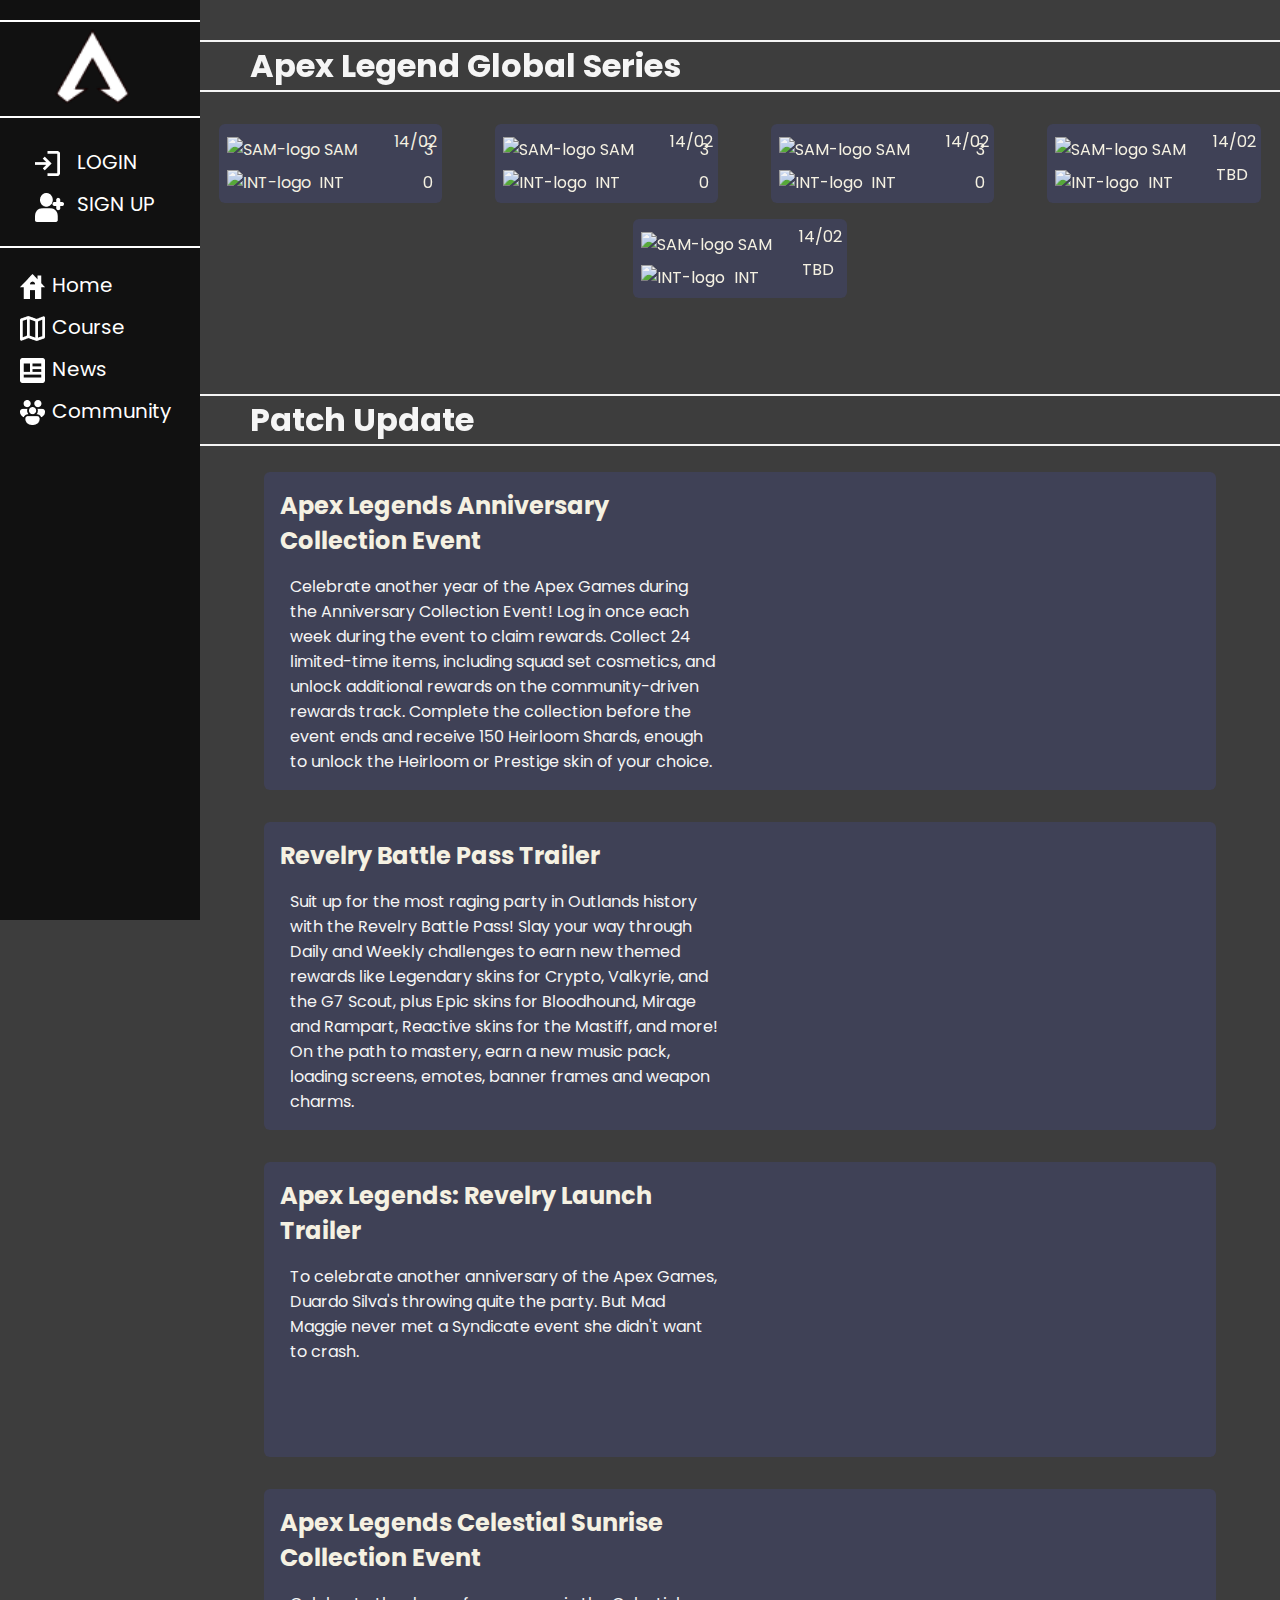
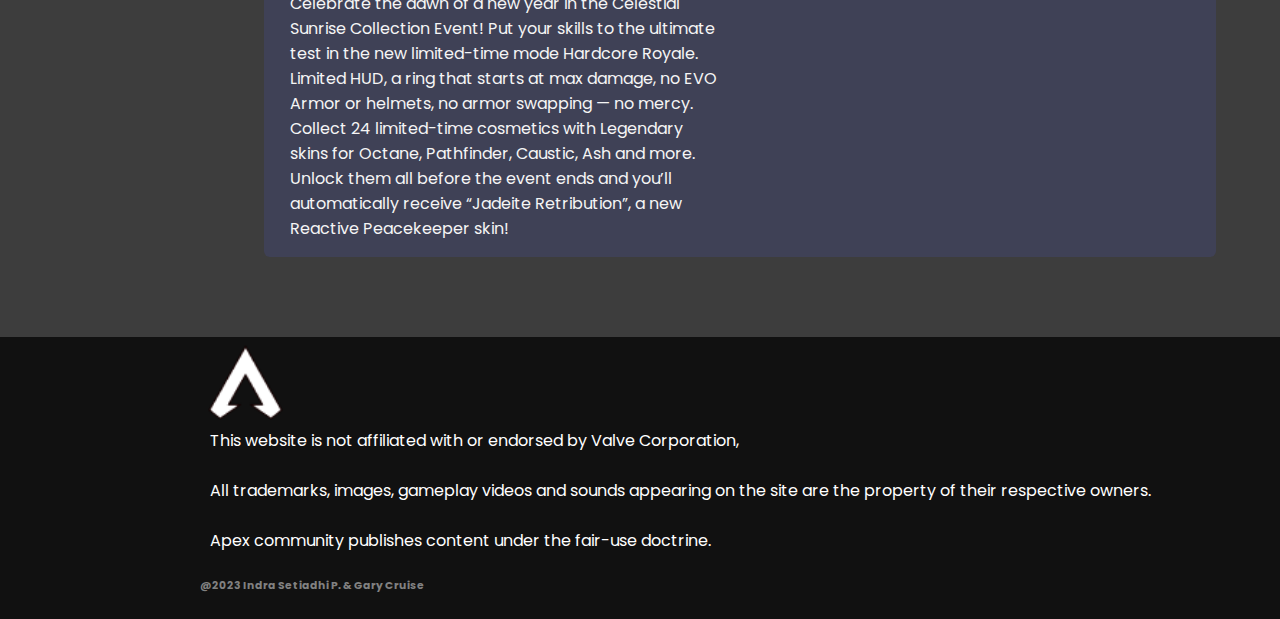
==== commit 5246a346: "add responsive" ====
--- a/news/index.html
+++ b/news/index.html
@@ -9,6 +9,7 @@
     <meta name="viewport" content="width=device-width, initial-scale=1.0" />
     <title>Latest Update - APEX Community Web</title>
     <link rel="stylesheet" href="/style.css" />
+    <link rel="stylesheet" href="/responsive.css" />
     <script src="/main.js" defer></script>
     <link rel="icon" href="/assets/apex logo.png" type="image/x-icon" />
   </head>
@@ -19,24 +20,33 @@
         <!-- <div>
             <img src="./assets/hamburger-line.png" alt="hamburger line icon" />
           </div> -->
-
-        <div class="logo-nav">
-          <img src="/assets/apex logo main.png" alt="Logo" />
-        </div>
-
-        <div class="login">
+        <div class="desktop">
+          <div class="logo-nav">
+            <img src="/assets/apex logo main.png" alt="Logo" />
+          </div>
+
+          <div class="login">
+            <ul>
+              <li class="login-icon"><a href="/">LOGIN</a></li>
+              <li class="signup-icon"><a href="/">SIGN UP</a></li>
+            </ul>
+          </div>
+
           <ul>
-            <li class="login-icon"><a href="/">LOGIN</a></li>
-            <li class="signup-icon"><a href="/">SIGN UP</a></li>
+            <li class="home-icon"><a href="/">Home</a></li>
+            <li class="course-icon"><a href="course">Course</a></li>
+            <li class="news-icon"><a href="/news">News</a></li>
+            <li class="community-icon"><a href="community">Community</a></li>
           </ul>
         </div>
-
-        <ul>
-          <li class="home-icon"><a href="/">Home</a></li>
-          <li class="course-icon"><a href="course">Course</a></li>
-          <li class="news-icon"><a href="/news">News</a></li>
-          <li class="community-icon"><a href="community">Community</a></li>
-        </ul>
+        <div class="mobile">
+          <ul>
+            <li class="home-iFcon"><a href="/">Home</a></li>
+            <li class="course-iFcon"><a href="course">Course</a></li>
+            <li class="news-icFon"><a href="/news">News</a></li>
+            <li class="commuFnity-icon"><a href="community">Community</a></li>
+          </ul>
+        </div>
       </nav>
     </header>
 
@@ -275,13 +285,10 @@
     </main>
 
     <footer>
-      <img src="/assets/apex logo.png" alt="apex logo" />
+      <img src="/assets/apex logo main.png" alt="apex logo" />
       <p>
         This website is not affiliated with or endorsed by Valve Corporation,
         <br /><br />
-        Blizzard Entertainment, Activision, Epic Games, <br /><br />
-        Riot Games, 343 Industries or any other gaming company and/or their
-        affiliates. <br /><br />
         All trademarks, images, gameplay videos and sounds appearing on the site
         are the property of their respective owners. <br /><br />
         Apex community publishes content under the fair-use doctrine.
--- a/style.css
+++ b/style.css
@@ -71,11 +71,12 @@
 }
 
 footer {
+  display: flex;
+  flex-direction: column;
   bottom: 0;
   background-color: #111;
   color: #818181;
   padding-left: 200px;
-  width: 100%;
 }
 
 footer p {
@@ -84,7 +85,8 @@
 
 footer img {
   height: 75px;
-  width: 75x;
+  width: 75px;
+  padding: 8px;
 }
 
 /* ----------------- PAGE NEWS -----------------*/
@@ -190,6 +192,8 @@
 
 .patch-update-container {
   display: flex;
+  flex-direction: row;
+  flex-wrap: nowrap;
   background-color: #404258;
   position: relative;
   margin-left: 64px;
@@ -224,12 +228,6 @@
   height: auto;
 }
 
-footer {
-  background-color: black;
-  color: #fffbeb;
-  padding-left: 250px;
-}
-
 /* ----------------- MAIN -----------------*/
 
 header nav .login li {
@@ -310,8 +308,8 @@
   padding-top: 0px;
   text-shadow: 0px 0px 6px rgb(0 0 0 / 16%);
   position: relative;
-  margin: 16px 16px 16px 16px;
-  padding: 32px 32px 32px 32px;
+  /*margin: 16px 16px 16px 16px;
+  padding: 32px 32px 32px 32px;*/
 }
 
 /* .center {
@@ -335,11 +333,20 @@
   background-repeat: no-repeat;
   color: white;
   width: 100%;
+  background-image: url("/assets/apex1.jpg");
 }
 
 .bg > img {
   /*width: 87%;*/
   border: 2px solid white;
+}
+
+.bg > h1 {
+  margin: 200px 100px 200px 100px;
+  background-color: black;
+  color: yellow;
+  opacity: 90%;
+  font-size: 3rem;
 }
 
 /* .courses-header {
@@ -360,9 +367,11 @@
 
 .flex-container {
   display: flex;
-  justify-content: left;
+  flex-direction: row;
+  flex-wrap: wrap;
+  justify-content: space-around;
   gap: 50px;
-  margin: 16px;
+  /*margin: 16px;*/
   padding: 32px;
   width: 100%;
 }
--- a/responsive.css
+++ b/responsive.css
@@ -0,0 +1,100 @@
+.mobile {
+  display: none;
+}
+
+.desktop {
+  display: block;
+}
+
+@media only screen and (max-width: 1140px) {
+  .patch-update-container {
+    flex-wrap: wrap;
+  }
+}
+
+@media only screen and (max-width: 700px) {
+  .mobile {
+    display: block;
+  }
+
+  .desktop {
+    display: none;
+  }
+
+  .home-icon {
+    padding: 16px;
+  }
+
+  .course-icon {
+    padding: 16px;
+  }
+
+  .news-icon {
+    padding: 16px;
+  }
+
+  .community-icon {
+    padding: 16px;
+  }
+
+  nav {
+    width: 100%;
+    height: auto;
+    position: relative;
+    padding-top: 0;
+  }
+
+  nav ul {
+    display: flex;
+    flex-direction: row;
+    flex-wrap: wrap;
+    padding-inline-start: 0;
+    justify-content: space-around;
+  }
+
+  nav ul li {
+    list-style: none;
+  }
+
+  nav a {
+    padding: 0;
+    text-decoration: none;
+    color: white;
+    display: block;
+    font-size: 1rem;
+  }
+
+  body {
+    max-width: 480px;
+    margin: auto;
+  }
+
+  .content {
+    margin: 0;
+  }
+
+  main {
+    margin-left: 0;
+  }
+
+  footer {
+    padding-left: 0;
+  }
+
+  .apex-pro-league > h2 {
+    padding-left: 16px;
+  }
+
+  .patch-update-container {
+    margin-left: 8px;
+    margin-right: 8px;
+  }
+
+  .patch-update > h2 {
+    padding-left: 16px;
+  }
+
+  .patch-update-container .section-video {
+    max-width: 90%;
+  }
+}
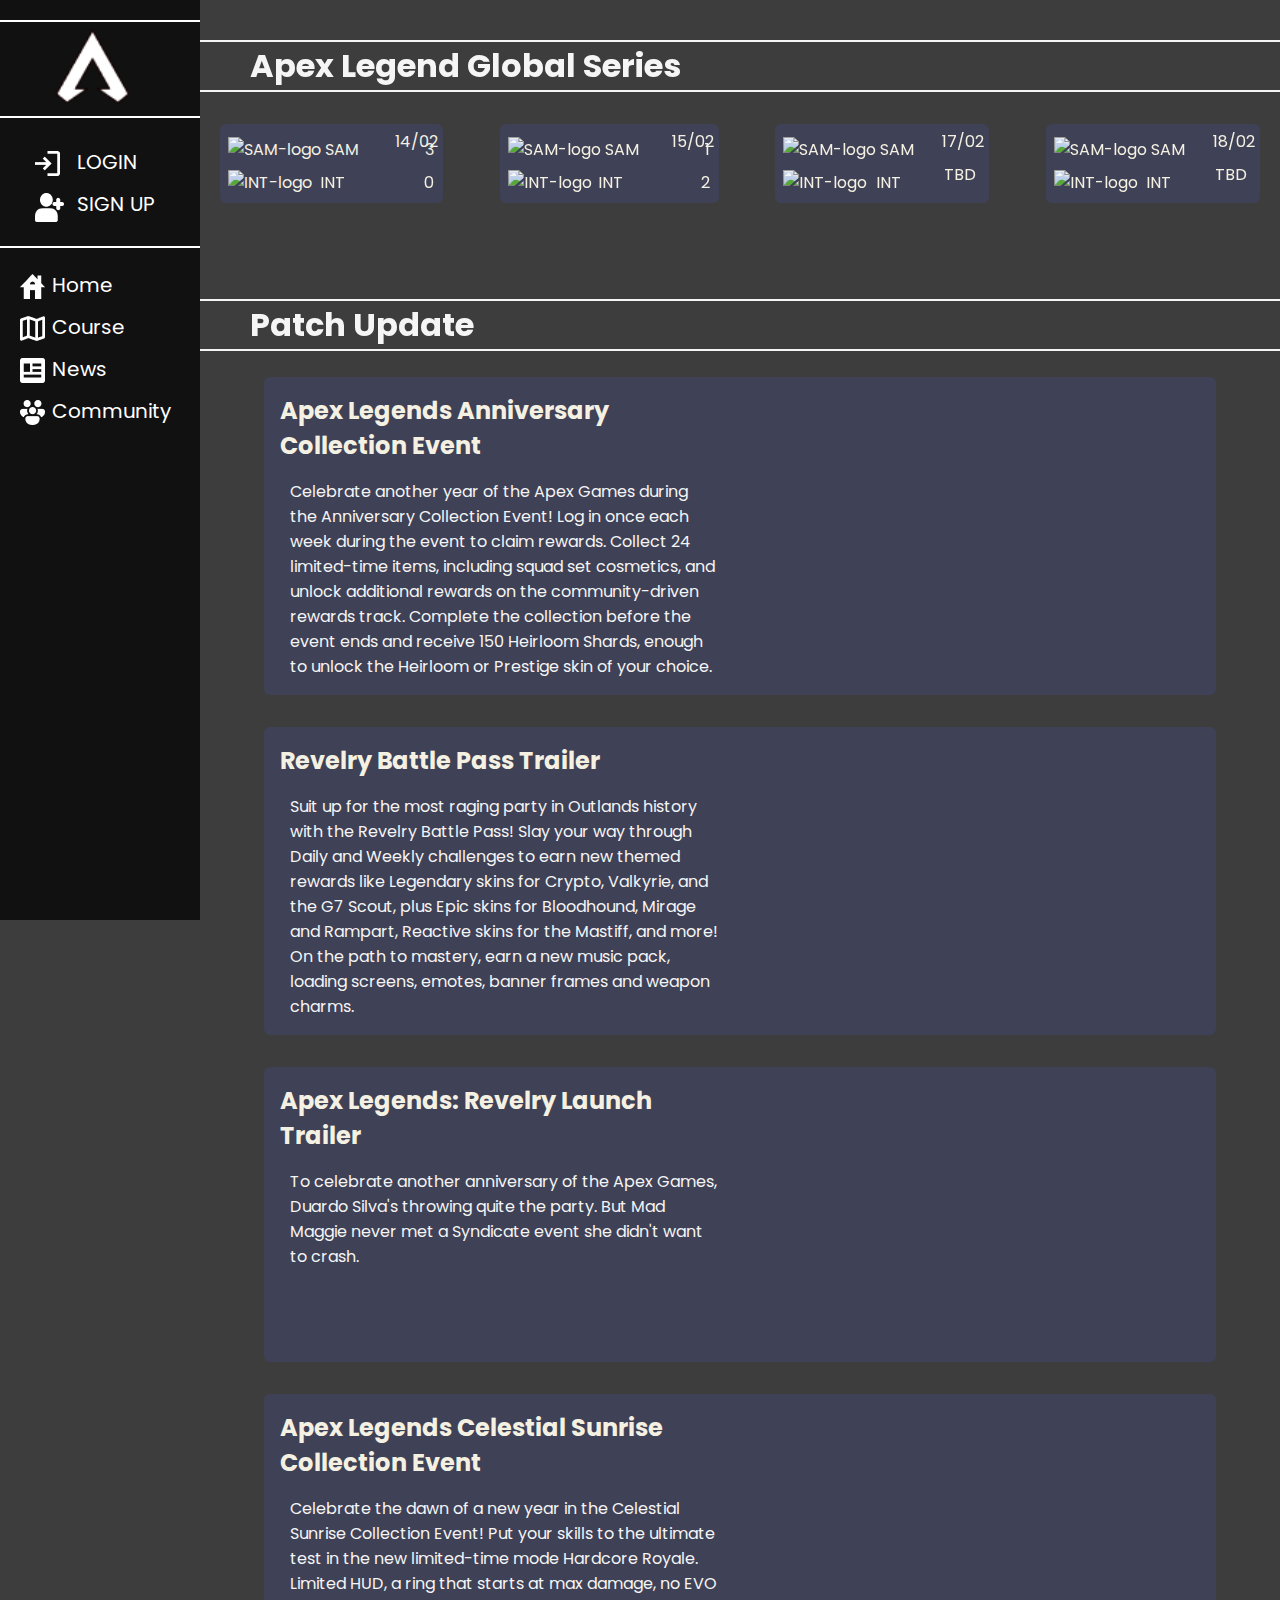
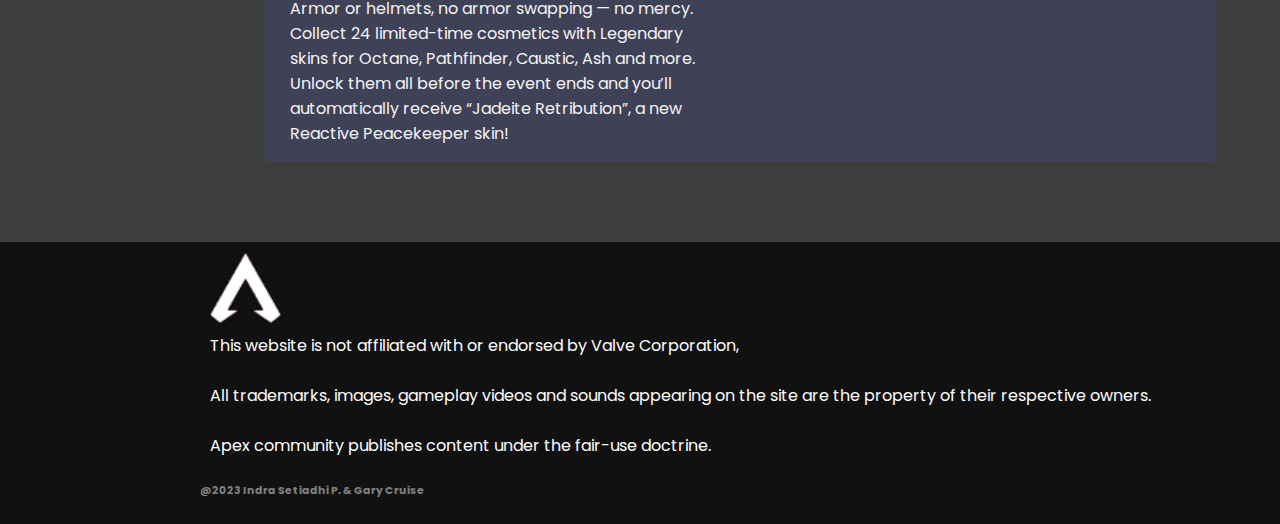
==== commit 410d4d34: "add responsive home page" ====
--- a/news/index.html
+++ b/news/index.html
@@ -10,16 +10,12 @@
     <title>Latest Update - APEX Community Web</title>
     <link rel="stylesheet" href="/style.css" />
     <link rel="stylesheet" href="/responsive.css" />
-    <script src="/main.js" defer></script>
     <link rel="icon" href="/assets/apex logo.png" type="image/x-icon" />
   </head>
 
   <body>
     <header>
       <nav>
-        <!-- <div>
-            <img src="./assets/hamburger-line.png" alt="hamburger line icon" />
-          </div> -->
         <div class="desktop">
           <div class="logo-nav">
             <img src="/assets/apex logo main.png" alt="Logo" />
@@ -27,24 +23,24 @@
 
           <div class="login">
             <ul>
-              <li class="login-icon"><a href="/">LOGIN</a></li>
-              <li class="signup-icon"><a href="/">SIGN UP</a></li>
+              <li class="login-icon"><a href="#">LOGIN</a></li>
+              <li class="signup-icon"><a href="#">SIGN UP</a></li>
             </ul>
           </div>
 
           <ul>
             <li class="home-icon"><a href="/">Home</a></li>
-            <li class="course-icon"><a href="course">Course</a></li>
+            <li class="course-icon"><a href="#">Course</a></li>
             <li class="news-icon"><a href="/news">News</a></li>
-            <li class="community-icon"><a href="community">Community</a></li>
+            <li class="community-icon"><a href="#">Community</a></li>
           </ul>
         </div>
         <div class="mobile">
           <ul>
             <li class="home-iFcon"><a href="/">Home</a></li>
-            <li class="course-iFcon"><a href="course">Course</a></li>
+            <li class="course-iFcon"><a href="#">Course</a></li>
             <li class="news-icFon"><a href="/news">News</a></li>
-            <li class="commuFnity-icon"><a href="community">Community</a></li>
+            <li class="commuFnity-icon"><a href="#">Community</a></li>
           </ul>
         </div>
       </nav>
@@ -56,7 +52,6 @@
         <div class="apex-pro-league-container">
           <div class="scoreCardContainer">
             <div class="date">14/02</div>
-
             <div class="teamContainer">
               <div class="logo">
                 <img
@@ -81,16 +76,16 @@
           </div>
 
           <div class="scoreCardContainer">
-            <div class="date">14/02</div>
-            <div class="teamContainer">
-              <div class="logo">
-                <img
-                  alt="SAM-logo"
-                  src="https://cdn.bleacherreport.net/images/team_logos/164x164/sampdoria.png"
-                />
-              </div>
-              <div class="teamName">SAM</div>
-              <div class="score">3</div>
+            <div class="date">15/02</div>
+            <div class="teamContainer">
+              <div class="logo">
+                <img
+                  alt="SAM-logo"
+                  src="https://cdn.bleacherreport.net/images/team_logos/164x164/sampdoria.png"
+                />
+              </div>
+              <div class="teamName">SAM</div>
+              <div class="score">1</div>
             </div>
             <div class="statusContainer"></div>
             <div class="teamContainer">
@@ -101,37 +96,12 @@
                 />
               </div>
               <div class="teamName">INT</div>
-              <div class="score">0</div>
-            </div>
-          </div>
-
-          <div class="scoreCardContainer">
-            <div class="date">14/02</div>
-            <div class="teamContainer">
-              <div class="logo">
-                <img
-                  alt="SAM-logo"
-                  src="https://cdn.bleacherreport.net/images/team_logos/164x164/sampdoria.png"
-                />
-              </div>
-              <div class="teamName">SAM</div>
-              <div class="score">3</div>
-            </div>
-            <div class="statusContainer"></div>
-            <div class="teamContainer">
-              <div class="logo">
-                <img
-                  alt="INT-logo"
-                  src="https://cdn.bleacherreport.net/images/team_logos/164x164/inter_milan.png"
-                />
-              </div>
-              <div class="teamName">INT</div>
-              <div class="score">0</div>
-            </div>
-          </div>
-
-          <div class="scoreCardContainer">
-            <div class="date">14/02</div>
+              <div class="score">2</div>
+            </div>
+          </div>
+
+          <div class="scoreCardContainer">
+            <div class="date">17/02</div>
             <div class="teamContainer">
               <div class="logo">
                 <img
@@ -156,7 +126,7 @@
           </div>
 
           <div class="scoreCardContainer">
-            <div class="date">14/02</div>
+            <div class="date">18/02</div>
             <div class="teamContainer">
               <div class="logo">
                 <img
--- a/style.css
+++ b/style.css
@@ -61,7 +61,7 @@
 }
 
 nav a:hover {
-  color: #f1f1f1;
+  color: yellow;
 }
 
 main {
@@ -328,12 +328,13 @@
 } */
 
 .bg {
-  opacity: 1;
+  opacity: 90%;
   background-size: cover;
   background-repeat: no-repeat;
   color: white;
   width: 100%;
   background-image: url("/assets/apex1.jpg");
+  box-shadow: 2px 2px 12px 2px rgb(0 0 0 / 50%);
 }
 
 .bg > img {
@@ -372,7 +373,7 @@
   justify-content: space-around;
   gap: 50px;
   /*margin: 16px;*/
-  padding: 32px;
+  /*padding: 32px;*/
   width: 100%;
 }
 
@@ -394,6 +395,13 @@
 
 .box1 img {
   width: 350px;
+}
+
+.box1:hover {
+  background-color: #6b728e;
+  color: #f1f1f1;
+  box-shadow: 2px 2px 12px 2px rgb(0 0 0 / 50%);
+  cursor: pointer;
 }
 
 /* .box-box1 {
@@ -438,6 +446,11 @@
   text-align: center;
 }
 
+.community-img {
+  display: flex;
+  justify-content: space-around;
+}
+
 .community-img > img {
   /* background-size: ;
   background-position: center center;
@@ -445,8 +458,8 @@
   color: black;
   width: 95%;
   border: 2px solid white;
-  margin-left: 48px;
-  margin-right: 48px;
+  /*margin-left: 48px;*/
+  /*margin-right: 48px;*/
 }
 
 .form-section {
--- a/responsive.css
+++ b/responsive.css
@@ -97,4 +97,12 @@
   .patch-update-container .section-video {
     max-width: 90%;
   }
+
+  .bg > h1 {
+    margin: 20px 10px 20px 10px;
+    background-color: black;
+    color: yellow;
+    opacity: 90%;
+    font-size: 1.9rem;
+  }
 }
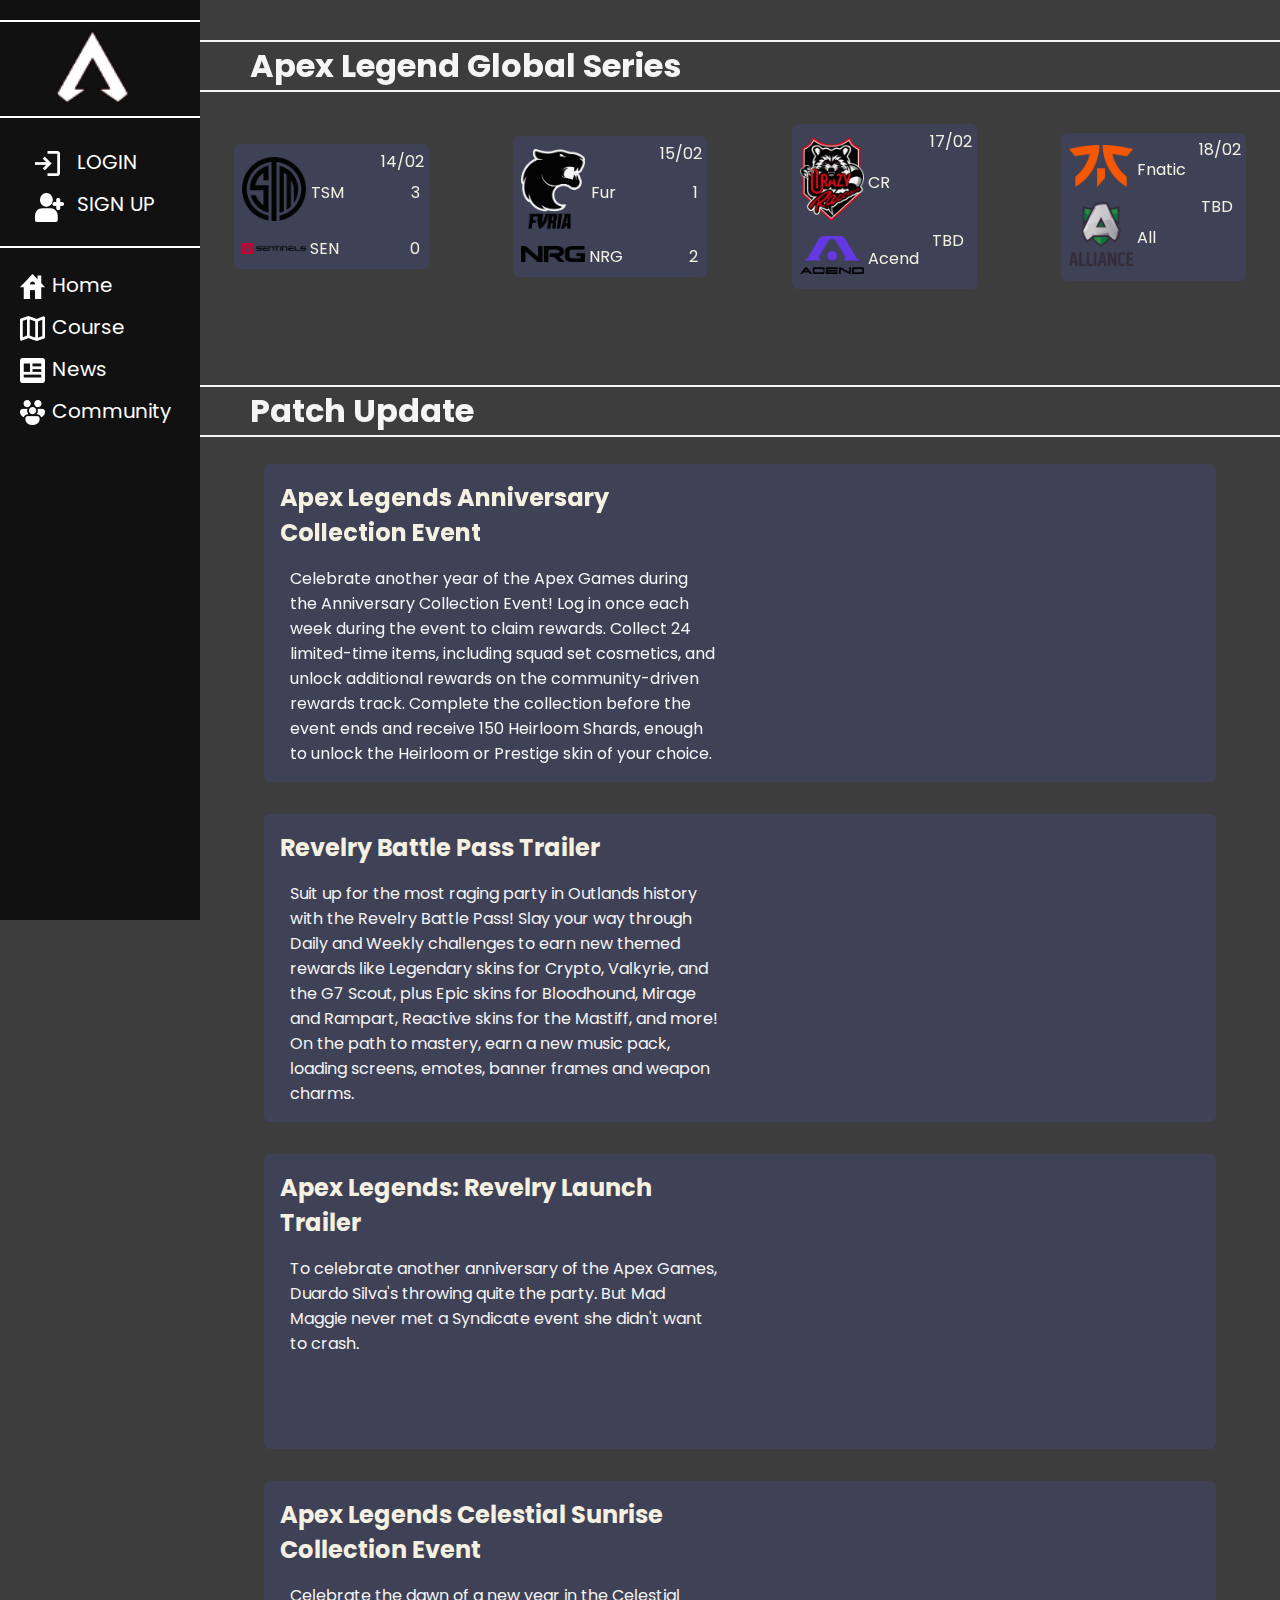
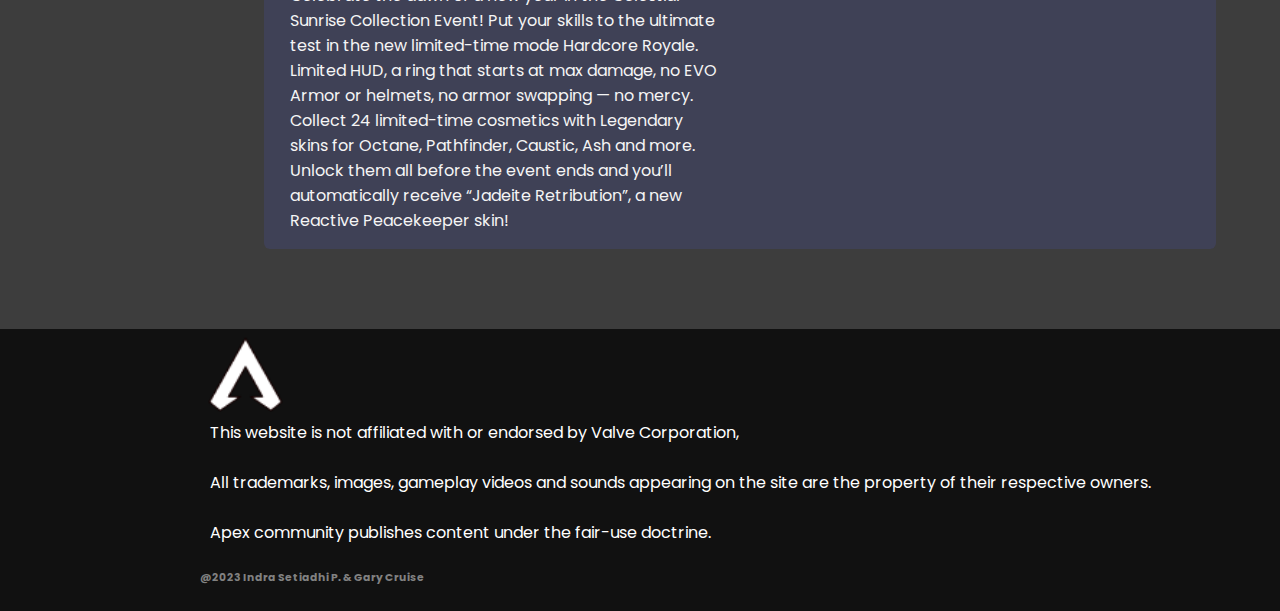
==== commit c4612e71: "logo & text" ====
--- a/news/index.html
+++ b/news/index.html
@@ -54,23 +54,17 @@
             <div class="date">14/02</div>
             <div class="teamContainer">
               <div class="logo">
-                <img
-                  alt="SAM-logo"
-                  src="https://cdn.bleacherreport.net/images/team_logos/164x164/sampdoria.png"
-                />
-              </div>
-              <div class="teamName">SAM</div>
+                <img alt="TSM-logo" src="/assets/tsm-logo.png" />
+              </div>
+              <div class="teamName">TSM</div>
               <div class="score">3</div>
             </div>
             <div class="statusContainer"></div>
             <div class="teamContainer">
               <div class="logo">
-                <img
-                  alt="INT-logo"
-                  src="https://cdn.bleacherreport.net/images/team_logos/164x164/inter_milan.png"
-                />
-              </div>
-              <div class="teamName">INT</div>
+                <img alt="SEN-logo" src="/assets/sen-logo.png" />
+              </div>
+              <div class="teamName">SEN</div>
               <div class="score">0</div>
             </div>
           </div>
@@ -79,23 +73,17 @@
             <div class="date">15/02</div>
             <div class="teamContainer">
               <div class="logo">
-                <img
-                  alt="SAM-logo"
-                  src="https://cdn.bleacherreport.net/images/team_logos/164x164/sampdoria.png"
-                />
-              </div>
-              <div class="teamName">SAM</div>
+                <img alt="Fur-logo" src="/assets/furia-logo.png" />
+              </div>
+              <div class="teamName">Fur</div>
               <div class="score">1</div>
             </div>
             <div class="statusContainer"></div>
             <div class="teamContainer">
               <div class="logo">
-                <img
-                  alt="INT-logo"
-                  src="https://cdn.bleacherreport.net/images/team_logos/164x164/inter_milan.png"
-                />
-              </div>
-              <div class="teamName">INT</div>
+                <img alt="NRG-logo" src="/assets/nrg-logo.png" />
+              </div>
+              <div class="teamName">NRG</div>
               <div class="score">2</div>
             </div>
           </div>
@@ -104,23 +92,17 @@
             <div class="date">17/02</div>
             <div class="teamContainer">
               <div class="logo">
-                <img
-                  alt="SAM-logo"
-                  src="https://cdn.bleacherreport.net/images/team_logos/164x164/sampdoria.png"
-                />
-              </div>
-              <div class="teamName">SAM</div>
+                <img alt="cr-logo" src="/assets/cr-logo.png" />
+              </div>
+              <div class="teamName">CR</div>
               <div class="score"></div>
             </div>
             <div class="statusContainer">TBD</div>
             <div class="teamContainer">
               <div class="logo">
-                <img
-                  alt="INT-logo"
-                  src="https://cdn.bleacherreport.net/images/team_logos/164x164/inter_milan.png"
-                />
-              </div>
-              <div class="teamName">INT</div>
+                <img alt="acend-logo" src="/assets/acend-logo.png" />
+              </div>
+              <div class="teamName">Acend</div>
               <div class="score"></div>
             </div>
           </div>
@@ -129,23 +111,17 @@
             <div class="date">18/02</div>
             <div class="teamContainer">
               <div class="logo">
-                <img
-                  alt="SAM-logo"
-                  src="https://cdn.bleacherreport.net/images/team_logos/164x164/sampdoria.png"
-                />
-              </div>
-              <div class="teamName">SAM</div>
+                <img alt="fnatic-logo" src="/assets/fnatic-logo.png" />
+              </div>
+              <div class="teamName">Fnatic</div>
               <div class="score"></div>
             </div>
             <div class="statusContainer">TBD</div>
             <div class="teamContainer">
               <div class="logo">
-                <img
-                  alt="INT-logo"
-                  src="https://cdn.bleacherreport.net/images/team_logos/164x164/inter_milan.png"
-                />
-              </div>
-              <div class="teamName">INT</div>
+                <img alt="alliance-logo" src="/assets/alliance-logo.png" />
+              </div>
+              <div class="teamName">All</div>
               <div class="score"></div>
             </div>
           </div>
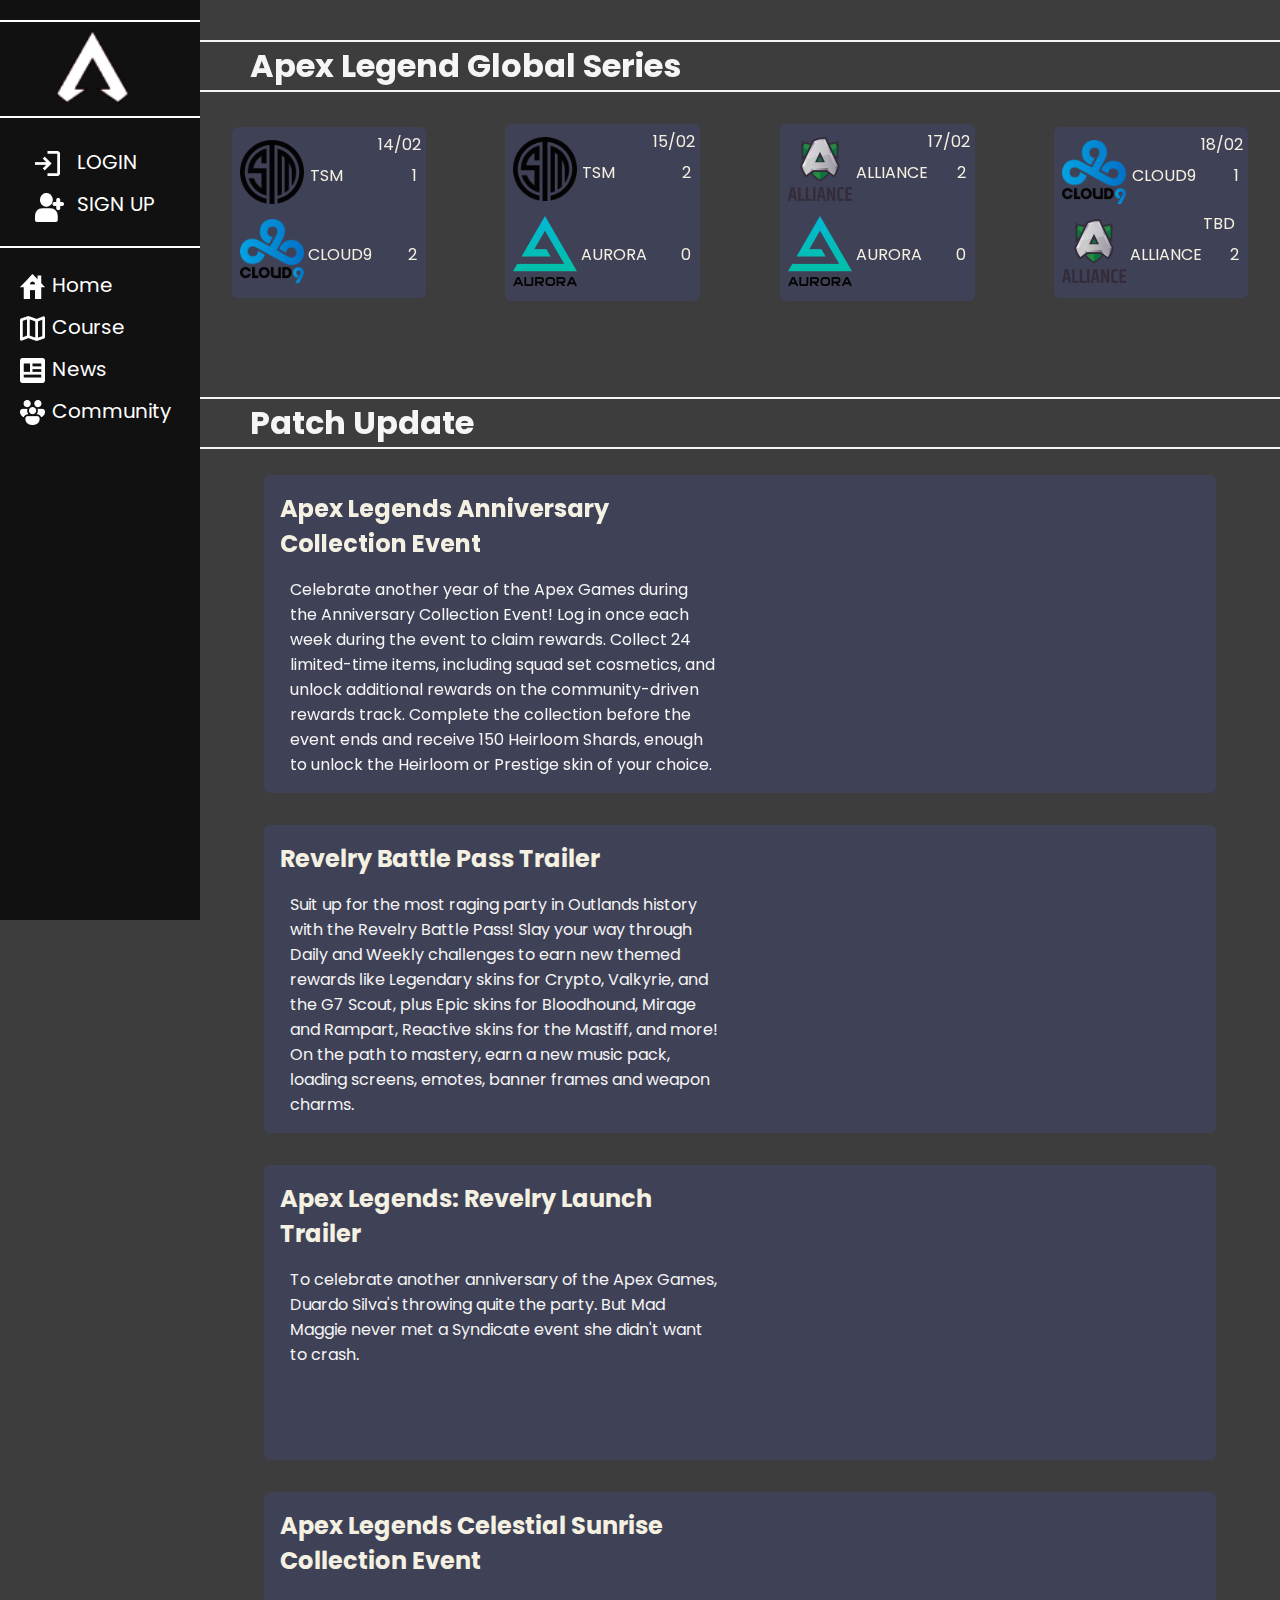
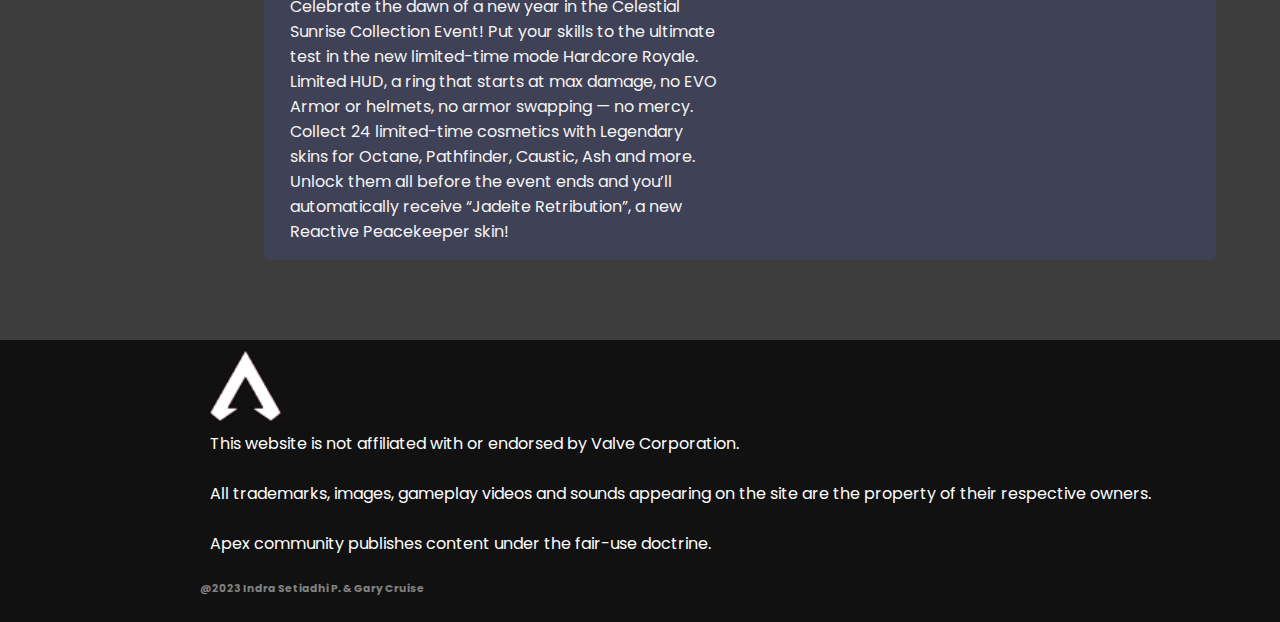
==== commit 81aadbff: "add team logo, rmv blank space on file name" ====
--- a/news/index.html
+++ b/news/index.html
@@ -10,7 +10,7 @@
     <title>Latest Update - APEX Community Web</title>
     <link rel="stylesheet" href="/style.css" />
     <link rel="stylesheet" href="/responsive.css" />
-    <link rel="icon" href="/assets/apex logo.png" type="image/x-icon" />
+    <link rel="icon" href="/assets/apex-logo.png" type="image/x-icon" />
   </head>
 
   <body>
@@ -18,7 +18,7 @@
       <nav>
         <div class="desktop">
           <div class="logo-nav">
-            <img src="/assets/apex logo main.png" alt="Logo" />
+            <img src="/assets/apex-logo-main.png" alt="Logo" />
           </div>
 
           <div class="login">
@@ -57,72 +57,72 @@
                 <img alt="TSM-logo" src="/assets/tsm-logo.png" />
               </div>
               <div class="teamName">TSM</div>
-              <div class="score">3</div>
+              <div class="score">1</div>
             </div>
             <div class="statusContainer"></div>
             <div class="teamContainer">
               <div class="logo">
-                <img alt="SEN-logo" src="/assets/sen-logo.png" />
-              </div>
-              <div class="teamName">SEN</div>
+                <img alt="CLOUD9-logo" src="/assets/cloud9-logo.png" />
+              </div>
+              <div class="teamName">CLOUD9</div>
+              <div class="score">2</div>
+            </div>
+          </div>
+
+          <div class="scoreCardContainer">
+            <div class="date">15/02</div>
+            <div class="teamContainer">
+              <div class="logo">
+                <img alt="TSM-logo" src="/assets/tsm-logo.png" />
+              </div>
+              <div class="teamName">TSM</div>
+              <div class="score">2</div>
+            </div>
+            <div class="statusContainer"></div>
+            <div class="teamContainer">
+              <div class="logo">
+                <img alt="NRG-logo" src="/assets/aurora-logo.png" />
+              </div>
+              <div class="teamName">AURORA</div>
               <div class="score">0</div>
             </div>
           </div>
 
           <div class="scoreCardContainer">
-            <div class="date">15/02</div>
-            <div class="teamContainer">
-              <div class="logo">
-                <img alt="Fur-logo" src="/assets/furia-logo.png" />
-              </div>
-              <div class="teamName">Fur</div>
+            <div class="date">17/02</div>
+            <div class="teamContainer">
+              <div class="logo">
+                <img alt="alliance-logo" src="/assets/alliance-logo.png" />
+              </div>
+              <div class="teamName">ALLIANCE</div>
+              <div class="score">2</div>
+            </div>
+            <div class="statusContainer"></div>
+            <div class="teamContainer">
+              <div class="logo">
+                <img alt="aurora-logo" src="/assets/aurora-logo.png" />
+              </div>
+              <div class="teamName">AURORA</div>
+              <div class="score">0</div>
+            </div>
+          </div>
+
+          <div class="scoreCardContainer">
+            <div class="date">18/02</div>
+            <div class="teamContainer">
+              <div class="logo">
+                <img alt="cloud9-logo" src="/assets/cloud9-logo.png" />
+              </div>
+              <div class="teamName">CLOUD9</div>
               <div class="score">1</div>
             </div>
-            <div class="statusContainer"></div>
-            <div class="teamContainer">
-              <div class="logo">
-                <img alt="NRG-logo" src="/assets/nrg-logo.png" />
-              </div>
-              <div class="teamName">NRG</div>
-              <div class="score">2</div>
-            </div>
-          </div>
-
-          <div class="scoreCardContainer">
-            <div class="date">17/02</div>
-            <div class="teamContainer">
-              <div class="logo">
-                <img alt="cr-logo" src="/assets/cr-logo.png" />
-              </div>
-              <div class="teamName">CR</div>
-              <div class="score"></div>
-            </div>
             <div class="statusContainer">TBD</div>
             <div class="teamContainer">
               <div class="logo">
-                <img alt="acend-logo" src="/assets/acend-logo.png" />
-              </div>
-              <div class="teamName">Acend</div>
-              <div class="score"></div>
-            </div>
-          </div>
-
-          <div class="scoreCardContainer">
-            <div class="date">18/02</div>
-            <div class="teamContainer">
-              <div class="logo">
-                <img alt="fnatic-logo" src="/assets/fnatic-logo.png" />
-              </div>
-              <div class="teamName">Fnatic</div>
-              <div class="score"></div>
-            </div>
-            <div class="statusContainer">TBD</div>
-            <div class="teamContainer">
-              <div class="logo">
                 <img alt="alliance-logo" src="/assets/alliance-logo.png" />
               </div>
-              <div class="teamName">All</div>
-              <div class="score"></div>
+              <div class="teamName">ALLIANCE</div>
+              <div class="score">2</div>
             </div>
           </div>
         </div>
@@ -231,9 +231,9 @@
     </main>
 
     <footer>
-      <img src="/assets/apex logo main.png" alt="apex logo" />
+      <img src="/assets/apex-logo-main.png" alt="apex logo" />
       <p>
-        This website is not affiliated with or endorsed by Valve Corporation,
+        This website is not affiliated with or endorsed by Valve Corporation.
         <br /><br />
         All trademarks, images, gameplay videos and sounds appearing on the site
         are the property of their respective owners. <br /><br />
